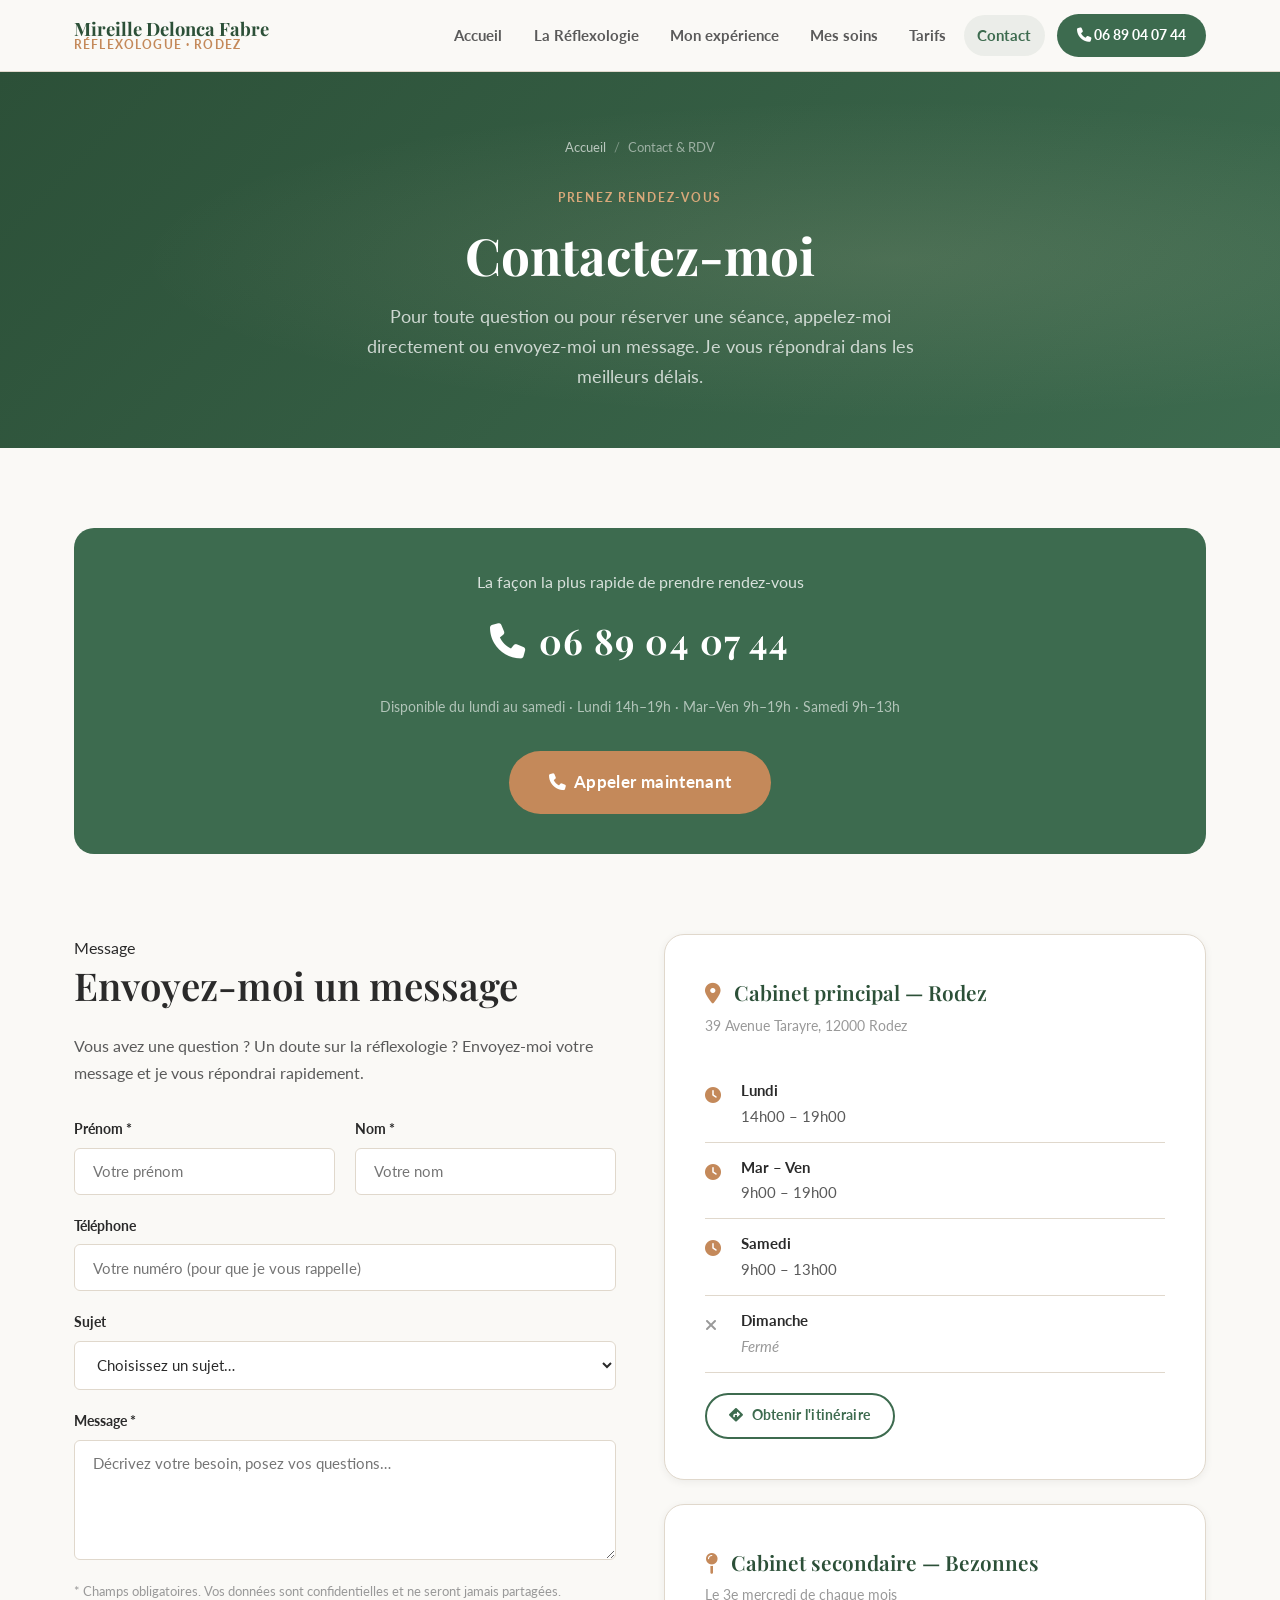
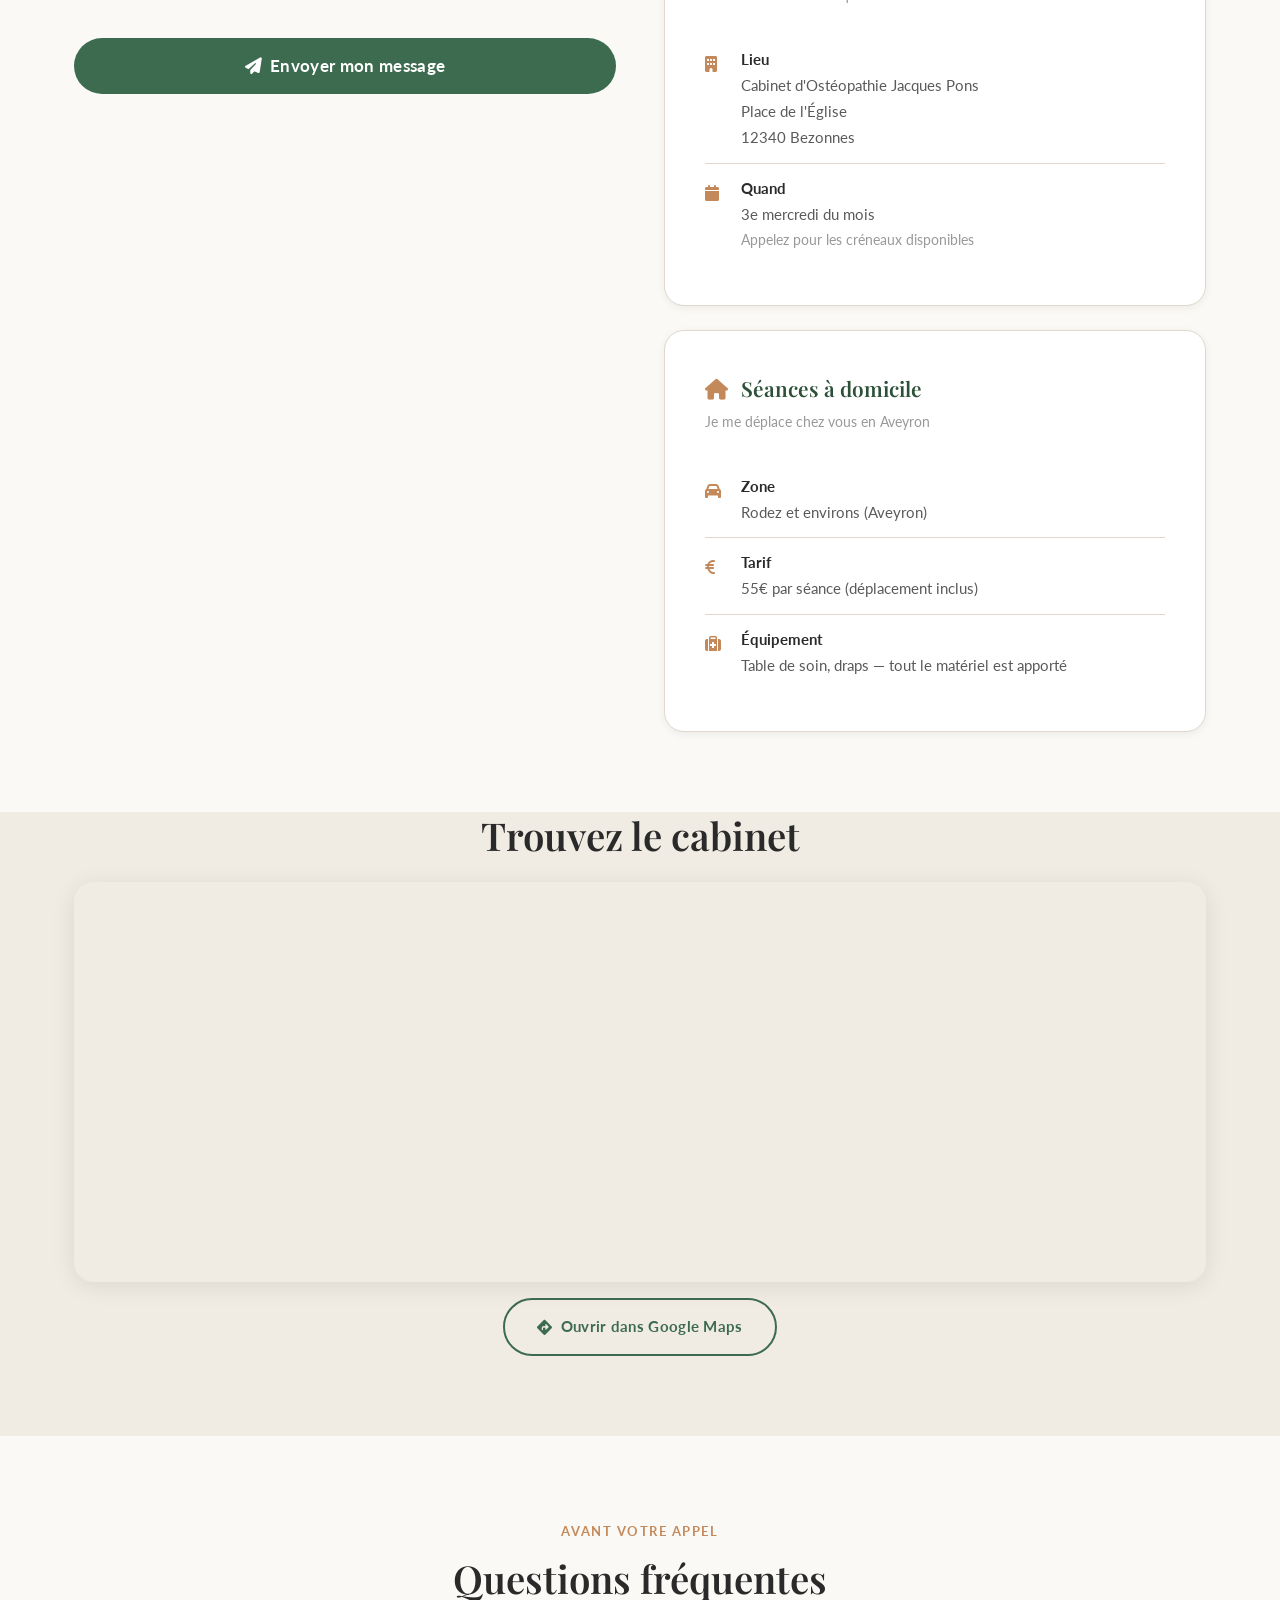
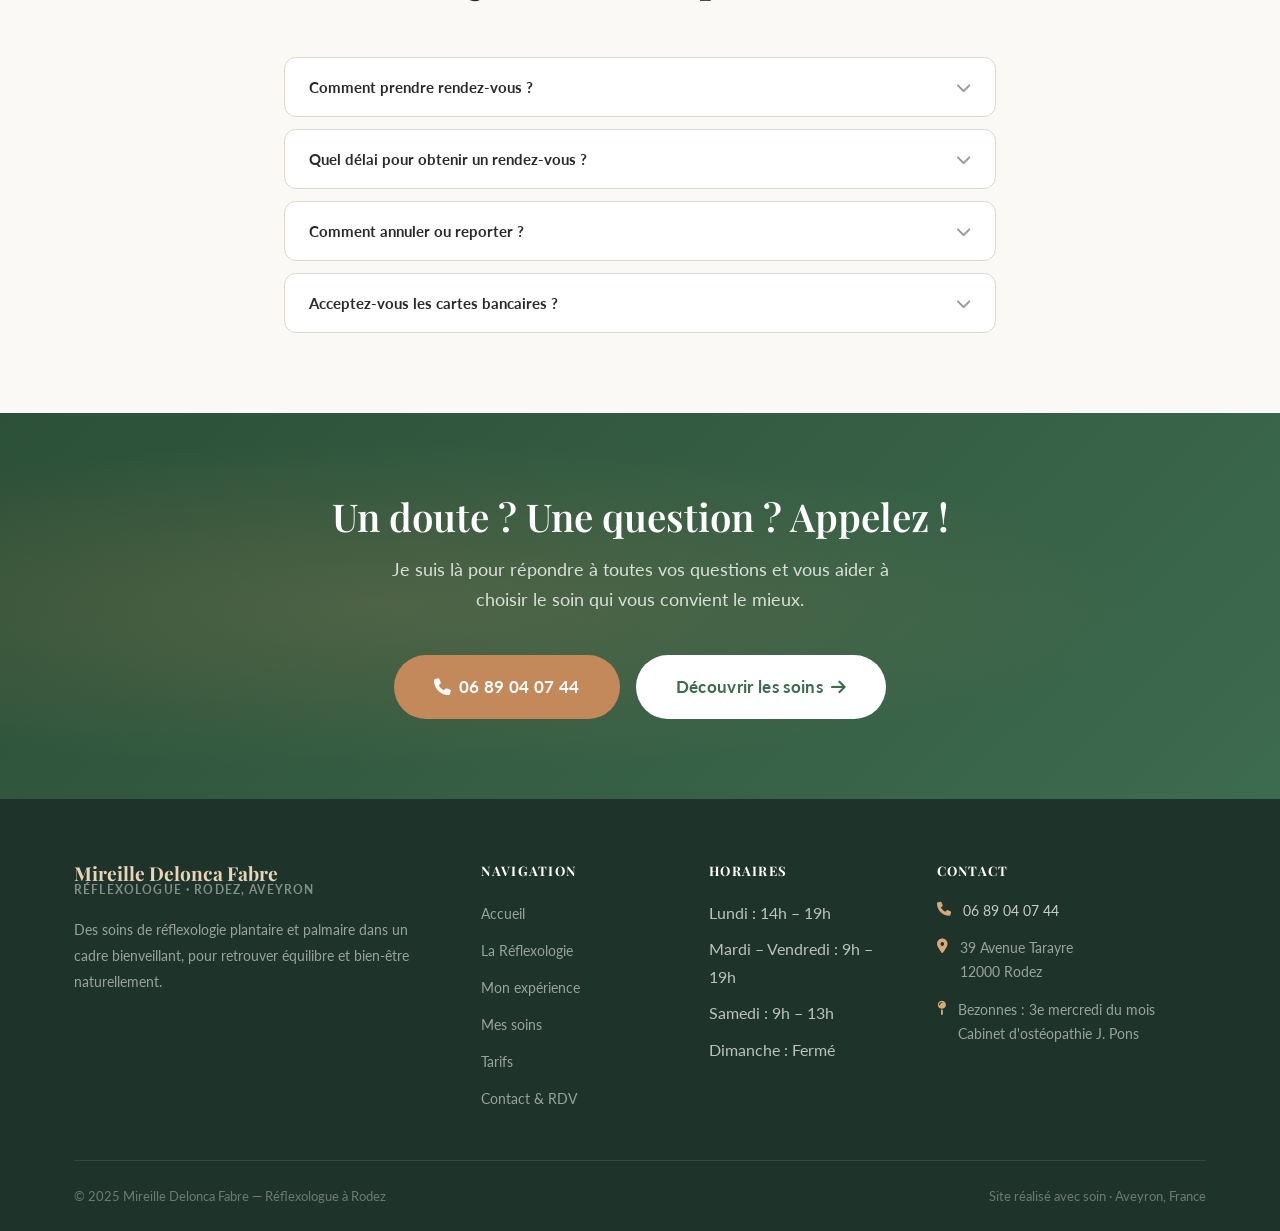
==== contact.html @ eefade32 "Initial commit — site réflexologie Mireille Delonca Fabre Site responsive HTML/CSS/JS complet : - in" ====
<!DOCTYPE html>
<html lang="fr">
<head>
  <meta charset="UTF-8" />
  <meta name="viewport" content="width=device-width, initial-scale=1.0" />
  <title>Contact &amp; Rendez-vous — Réflexologie Rodez · Mireille Delonca Fabre</title>
  <meta name="description" content="Contactez Mireille Delonca Fabre, réflexologue à Rodez. Appelez le 06 89 04 07 44 pour prendre rendez-vous. Cabinet au 39 Avenue Tarayre, Rodez. Ouvert du lundi au samedi." />
  <link rel="preconnect" href="https://fonts.googleapis.com" />
  <link rel="preconnect" href="https://fonts.gstatic.com" crossorigin />
  <link href="https://fonts.googleapis.com/css2?family=Playfair+Display:ital,wght@0,400;0,600;0,700;1,400;1,600&family=Lato:wght@300;400;700&display=swap" rel="stylesheet" />
  <link rel="stylesheet" href="https://cdnjs.cloudflare.com/ajax/libs/font-awesome/6.5.0/css/all.min.css" />
  <link rel="stylesheet" href="css/style.css" />
</head>
<body>

  <!-- ===== HEADER ===== -->
  <header class="header">
    <div class="container header-inner">
      <a href="index.html" class="logo">
        <span class="logo-name">Mireille Delonca Fabre</span>
        <span class="logo-title">Réflexologue · Rodez</span>
      </a>
      <nav class="nav" role="navigation">
        <a href="index.html" class="nav-link">Accueil</a>
        <a href="reflexologie.html" class="nav-link">La Réflexologie</a>
        <a href="mon-experience.html" class="nav-link">Mon expérience</a>
        <a href="soins.html" class="nav-link">Mes soins</a>
        <a href="tarifs.html" class="nav-link">Tarifs</a>
        <a href="contact.html" class="nav-link active">Contact</a>
        <a href="tel:0689040744" class="nav-link nav-cta">
          <i class="fa-solid fa-phone"></i> 06 89 04 07 44
        </a>
      </nav>
      <button class="hamburger" aria-label="Menu">
        <span></span><span></span><span></span>
      </button>
    </div>
  </header>

  <!-- ===== PAGE HERO ===== -->
  <section class="page-hero">
    <div class="container">
      <div class="breadcrumb">
        <a href="index.html">Accueil</a>
        <span class="breadcrumb-sep">/</span>
        <span>Contact &amp; RDV</span>
      </div>
      <span class="pretitle">Prenez rendez-vous</span>
      <h1>Contactez-moi</h1>
      <p>Pour toute question ou pour réserver une séance, appelez-moi directement ou envoyez-moi un message. Je vous répondrai dans les meilleurs délais.</p>
    </div>
  </section>

  <!-- ===== PHONE CTA ===== -->
  <section class="section" style="padding-bottom:0;">
    <div class="container">
      <div class="phone-cta" data-reveal>
        <p>La façon la plus rapide de prendre rendez-vous</p>
        <div class="phone-number">
          <i class="fa-solid fa-phone"></i>
          <a href="tel:0689040744">06 89 04 07 44</a>
        </div>
        <p style="font-size:.88rem;color:rgba(255,255,255,.6);">
          Disponible du lundi au samedi · Lundi 14h–19h · Mar–Ven 9h–19h · Samedi 9h–13h
        </p>
        <a href="tel:0689040744" class="btn btn-secondary btn-lg" style="margin-top:1rem;">
          <i class="fa-solid fa-phone"></i> Appeler maintenant
        </a>
      </div>
    </div>
  </section>

  <!-- ===== CONTACT GRID ===== -->
  <section class="section">
    <div class="container">
      <div class="grid-2" style="gap:3rem;align-items:start;">

        <!-- Formulaire de contact -->
        <div data-reveal>
          <span class="pretitle">Message</span>
          <h2 style="margin-bottom:1.5rem;">Envoyez-moi un message</h2>
          <p style="color:var(--text-light);margin-bottom:2rem;">Vous avez une question ? Un doute sur la réflexologie ? Envoyez-moi votre message et je vous répondrai rapidement.</p>

          <form class="contact-form" id="contactForm" novalidate>
            <div class="form-row">
              <div class="form-group">
                <label class="form-label" for="firstName">Prénom *</label>
                <input type="text" id="firstName" name="firstName" class="form-input" placeholder="Votre prénom" required autocomplete="given-name" />
              </div>
              <div class="form-group">
                <label class="form-label" for="lastName">Nom *</label>
                <input type="text" id="lastName" name="lastName" class="form-input" placeholder="Votre nom" required autocomplete="family-name" />
              </div>
            </div>
            <div class="form-group">
              <label class="form-label" for="phone">Téléphone</label>
              <input type="tel" id="phone" name="phone" class="form-input" placeholder="Votre numéro (pour que je vous rappelle)" autocomplete="tel" />
            </div>
            <div class="form-group">
              <label class="form-label" for="sujet">Sujet</label>
              <select id="sujet" name="sujet" class="form-select">
                <option value="">Choisissez un sujet…</option>
                <option value="rdv">Prendre rendez-vous</option>
                <option value="info">Renseignements sur les soins</option>
                <option value="tarifs">Informations tarifs</option>
                <option value="cadeau">Chèque cadeau</option>
                <option value="domicile">Séance à domicile</option>
                <option value="autre">Autre</option>
              </select>
            </div>
            <div class="form-group">
              <label class="form-label" for="message">Message *</label>
              <textarea id="message" name="message" class="form-textarea" placeholder="Décrivez votre besoin, posez vos questions…" rows="5" required></textarea>
            </div>
            <p style="font-size:.82rem;color:var(--text-muted);">* Champs obligatoires. Vos données sont confidentielles et ne seront jamais partagées.</p>
            <button type="submit" class="btn btn-primary btn-lg" style="width:100%;justify-content:center;">
              <i class="fa-solid fa-paper-plane"></i> Envoyer mon message
            </button>
          </form>
        </div>

        <!-- Infos pratiques -->
        <div>
          <!-- Cabinet principal -->
          <div class="info-card" data-reveal style="margin-bottom:1.5rem;">
            <div class="info-card-title">
              <i class="fa-solid fa-location-dot" style="color:var(--secondary);margin-right:.5rem;"></i>
              Cabinet principal — Rodez
            </div>
            <div class="info-card-sub">39 Avenue Tarayre, 12000 Rodez</div>

            <div class="info-row">
              <div class="info-row-icon"><i class="fa-solid fa-clock"></i></div>
              <div>
                <div class="info-row-label">Lundi</div>
                <div class="info-row-value">14h00 – 19h00</div>
              </div>
            </div>
            <div class="info-row">
              <div class="info-row-icon"><i class="fa-solid fa-clock"></i></div>
              <div>
                <div class="info-row-label">Mar – Ven</div>
                <div class="info-row-value">9h00 – 19h00</div>
              </div>
            </div>
            <div class="info-row">
              <div class="info-row-icon"><i class="fa-solid fa-clock"></i></div>
              <div>
                <div class="info-row-label">Samedi</div>
                <div class="info-row-value">9h00 – 13h00</div>
              </div>
            </div>
            <div class="info-row">
              <div class="info-row-icon"><i class="fa-solid fa-xmark" style="color:var(--text-muted);"></i></div>
              <div>
                <div class="info-row-label">Dimanche</div>
                <div class="info-row-value hours-closed">Fermé</div>
              </div>
            </div>

            <a
              href="https://maps.google.com/?q=39+Avenue+Tarayre,+12000+Rodez"
              target="_blank"
              rel="noopener noreferrer"
              class="btn btn-outline btn-sm"
              style="margin-top:1.25rem;"
            >
              <i class="fa-solid fa-diamond-turn-right"></i> Obtenir l'itinéraire
            </a>
          </div>

          <!-- Cabinet secondaire -->
          <div class="info-card" data-reveal data-delay="100" style="margin-bottom:1.5rem;">
            <div class="info-card-title">
              <i class="fa-solid fa-map-pin" style="color:var(--secondary);margin-right:.5rem;"></i>
              Cabinet secondaire — Bezonnes
            </div>
            <div class="info-card-sub">Le 3e mercredi de chaque mois</div>
            <div class="info-row">
              <div class="info-row-icon"><i class="fa-solid fa-building"></i></div>
              <div>
                <div class="info-row-label">Lieu</div>
                <div class="info-row-value">Cabinet d'Ostéopathie Jacques Pons<br>Place de l'Église<br>12340 Bezonnes</div>
              </div>
            </div>
            <div class="info-row">
              <div class="info-row-icon"><i class="fa-solid fa-calendar"></i></div>
              <div>
                <div class="info-row-label">Quand</div>
                <div class="info-row-value">3e mercredi du mois<br><span style="font-size:.85rem;color:var(--text-muted);">Appelez pour les créneaux disponibles</span></div>
              </div>
            </div>
          </div>

          <!-- Domicile -->
          <div class="info-card" data-reveal data-delay="200">
            <div class="info-card-title">
              <i class="fa-solid fa-house" style="color:var(--secondary);margin-right:.5rem;"></i>
              Séances à domicile
            </div>
            <div class="info-card-sub">Je me déplace chez vous en Aveyron</div>
            <div class="info-row">
              <div class="info-row-icon"><i class="fa-solid fa-car"></i></div>
              <div>
                <div class="info-row-label">Zone</div>
                <div class="info-row-value">Rodez et environs (Aveyron)</div>
              </div>
            </div>
            <div class="info-row">
              <div class="info-row-icon"><i class="fa-solid fa-euro-sign"></i></div>
              <div>
                <div class="info-row-label">Tarif</div>
                <div class="info-row-value">55€ par séance (déplacement inclus)</div>
              </div>
            </div>
            <div class="info-row">
              <div class="info-row-icon"><i class="fa-solid fa-suitcase-medical"></i></div>
              <div>
                <div class="info-row-label">Équipement</div>
                <div class="info-row-value">Table de soin, draps — tout le matériel est apporté</div>
              </div>
            </div>
          </div>
        </div>

      </div>
    </div>
  </section>

  <!-- ===== CARTE ===== -->
  <section class="section section-alt" style="padding-top:0;">
    <div class="container">
      <h2 class="text-center" style="margin-bottom:1.5rem;" data-reveal>Trouvez le cabinet</h2>
      <div data-reveal>
        <div style="border-radius:var(--radius-lg);overflow:hidden;box-shadow:var(--shadow);">
          <iframe
            src="https://www.openstreetmap.org/export/embed.html?bbox=2.5657%2C44.3468%2C2.5957%2C44.3668&layer=mapnik&marker=44.3568557%2C2.5807426"
            width="100%"
            height="400"
            style="border:0;display:block;"
            allowfullscreen=""
            loading="lazy"
            title="39 Avenue Tarayre, 12000 Rodez — Cabinet de réflexologie"
          ></iframe>
        </div>
        <div style="text-align:center;margin-top:1rem;">
          <a
            href="https://maps.google.com/?q=39+Avenue+Tarayre,+12000+Rodez"
            target="_blank"
            rel="noopener noreferrer"
            class="btn btn-outline"
          >
            <i class="fa-solid fa-diamond-turn-right"></i> Ouvrir dans Google Maps
          </a>
        </div>
      </div>
    </div>
  </section>

  <!-- ===== FAQ RAPIDE ===== -->
  <section class="section">
    <div class="container" style="max-width:760px;">
      <div class="section-header" data-reveal>
        <span class="pretitle">Avant votre appel</span>
        <h2>Questions fréquentes</h2>
      </div>
      <div class="faq-list">
        <div class="faq-item" data-reveal>
          <button class="faq-question">
            Comment prendre rendez-vous ?
            <i class="fa-solid fa-chevron-down faq-chevron"></i>
          </button>
          <div class="faq-answer">
            <div class="faq-answer-inner">
              La prise de rendez-vous se fait <strong>par téléphone</strong> au <a href="tel:0689040744" style="color:var(--primary);font-weight:700;">06 89 04 07 44</a>. Vous pouvez aussi m'envoyer un message via le formulaire ci-dessus et je vous rappellerai. Je vous proposerai des créneaux adaptés à vos disponibilités.
            </div>
          </div>
        </div>
        <div class="faq-item" data-reveal>
          <button class="faq-question">
            Quel délai pour obtenir un rendez-vous ?
            <i class="fa-solid fa-chevron-down faq-chevron"></i>
          </button>
          <div class="faq-answer">
            <div class="faq-answer-inner">
              En général, je peux vous proposer un rendez-vous dans la semaine. Les créneaux du matin (dès 9h) sont souvent disponibles rapidement. N'hésitez pas à appeler même en dernière minute — il y a parfois des annulations.
            </div>
          </div>
        </div>
        <div class="faq-item" data-reveal>
          <button class="faq-question">
            Comment annuler ou reporter ?
            <i class="fa-solid fa-chevron-down faq-chevron"></i>
          </button>
          <div class="faq-answer">
            <div class="faq-answer-inner">
              Appelez-moi dès que possible au <a href="tel:0689040744" style="color:var(--primary);font-weight:700;">06 89 04 07 44</a>. Les annulations effectuées au moins 48h à l'avance sont sans frais. En cas d'annulation tardive (moins de 24h), un défraiement peut être demandé.
            </div>
          </div>
        </div>
        <div class="faq-item" data-reveal>
          <button class="faq-question">
            Acceptez-vous les cartes bancaires ?
            <i class="fa-solid fa-chevron-down faq-chevron"></i>
          </button>
          <div class="faq-answer">
            <div class="faq-answer-inner">
              Non, le règlement s'effectue uniquement par <strong>espèces</strong> ou <strong>chèque</strong> (à l'ordre de Mireille Delonca Fabre), à la fin de chaque séance. Les cartes bancaires et virements ne sont pas acceptés.
            </div>
          </div>
        </div>
      </div>
    </div>
  </section>

  <!-- ===== CTA ===== -->
  <section class="cta-banner">
    <div class="container">
      <h2 data-reveal>Un doute ? Une question ? Appelez !</h2>
      <p data-reveal>Je suis là pour répondre à toutes vos questions et vous aider à choisir le soin qui vous convient le mieux.</p>
      <div class="cta-banner-actions" data-reveal>
        <a href="tel:0689040744" class="btn btn-secondary btn-lg">
          <i class="fa-solid fa-phone"></i> 06 89 04 07 44
        </a>
        <a href="soins.html" class="btn btn-white btn-lg">
          Découvrir les soins <i class="fa-solid fa-arrow-right"></i>
        </a>
      </div>
    </div>
  </section>

  <!-- ===== FOOTER ===== -->
  <footer class="footer">
    <div class="container">
      <div class="footer-grid">
        <div class="footer-brand">
          <div class="logo">
            <span class="logo-name">Mireille Delonca Fabre</span>
            <span class="logo-title">Réflexologue · Rodez, Aveyron</span>
          </div>
          <p>Des soins de réflexologie plantaire et palmaire dans un cadre bienveillant, pour retrouver équilibre et bien-être naturellement.</p>
        </div>
        <div class="footer-col">
          <h4>Navigation</h4>
          <ul class="footer-links">
            <li><a href="index.html">Accueil</a></li>
            <li><a href="reflexologie.html">La Réflexologie</a></li>
            <li><a href="mon-experience.html">Mon expérience</a></li>
            <li><a href="soins.html">Mes soins</a></li>
            <li><a href="tarifs.html">Tarifs</a></li>
            <li><a href="contact.html">Contact &amp; RDV</a></li>
          </ul>
        </div>
        <div class="footer-col">
          <h4>Horaires</h4>
          <ul class="footer-links">
            <li>Lundi : 14h – 19h</li>
            <li>Mardi – Vendredi : 9h – 19h</li>
            <li>Samedi : 9h – 13h</li>
            <li>Dimanche : Fermé</li>
          </ul>
        </div>
        <div class="footer-col">
          <h4>Contact</h4>
          <div class="footer-contact-item">
            <i class="fa-solid fa-phone"></i>
            <div><a href="tel:0689040744">06 89 04 07 44</a></div>
          </div>
          <div class="footer-contact-item">
            <i class="fa-solid fa-location-dot"></i>
            <div>39 Avenue Tarayre<br>12000 Rodez</div>
          </div>
          <div class="footer-contact-item">
            <i class="fa-solid fa-map-pin"></i>
            <div>Bezonnes : 3e mercredi du mois<br>Cabinet d'ostéopathie J. Pons</div>
          </div>
        </div>
      </div>
      <div class="footer-bottom">
        <span>© 2025 Mireille Delonca Fabre — Réflexologue à Rodez</span>
        <span>Site réalisé avec soin · Aveyron, France</span>
      </div>
    </div>
  </footer>

  <!-- Floating CTA (mobile) -->
  <a href="tel:0689040744" class="floating-cta" aria-label="Appeler pour réserver">
    <i class="fa-solid fa-phone"></i>
    <span>Réserver une séance</span>
  </a>

  <script src="js/main.js"></script>
</body>
</html>
---- css/style.css ----
/* =========================================
   REFLEXOLOGIE RODEZ — MIREILLE DELONCA FABRE
   Stylesheet principal
   ========================================= */

/* ---- Variables ---- */
:root {
  --primary:        #3d6b4f;
  --primary-light:  #5a8f6f;
  --primary-dark:   #2c5038;
  --secondary:      #c4895a;
  --secondary-light:#d9a87a;
  --accent:         #e8d5b7;
  --accent-light:   #f5efe3;
  --bg:             #faf9f6;
  --bg-alt:         #f0ece3;
  --text:           #2a2a2a;
  --text-light:     #5a5a5a;
  --text-muted:     #999;
  --white:          #ffffff;
  --border:         #e0d8cc;
  --shadow-sm:      0 2px 8px rgba(0,0,0,.06);
  --shadow:         0 4px 24px rgba(0,0,0,.09);
  --shadow-lg:      0 8px 48px rgba(0,0,0,.13);
  --radius-sm:      6px;
  --radius:         12px;
  --radius-lg:      20px;
  --radius-full:    100px;
  --ease:           cubic-bezier(.4,0,.2,1);
  --font-heading:   'Playfair Display', Georgia, serif;
  --font-body:      'Lato', 'Helvetica Neue', Arial, sans-serif;
  --container:      1180px;
  --header-h:       72px;
}

/* ---- Reset ---- */
*, *::before, *::after { box-sizing: border-box; margin: 0; padding: 0; }
html { scroll-behavior: smooth; font-size: 16px; }
body {
  font-family: var(--font-body);
  color: var(--text);
  background: var(--bg);
  line-height: 1.7;
  -webkit-font-smoothing: antialiased;
}
img { max-width: 100%; height: auto; display: block; }
a { color: inherit; text-decoration: none; }
ul { list-style: none; }
button { cursor: pointer; border: none; background: none; font-family: inherit; }

/* ---- Typography ---- */
h1, h2, h3, h4 {
  font-family: var(--font-heading);
  line-height: 1.2;
  color: var(--text);
}
h1 { font-size: clamp(2rem, 5vw, 3.2rem); font-weight: 700; }
h2 { font-size: clamp(1.6rem, 3.5vw, 2.4rem); font-weight: 600; }
h3 { font-size: clamp(1.2rem, 2.5vw, 1.5rem); font-weight: 600; }
h4 { font-size: 1.1rem; font-weight: 600; }
p { margin-bottom: 1rem; }
p:last-child { margin-bottom: 0; }

/* ---- Layout ---- */
.container { max-width: var(--container); margin: 0 auto; padding: 0 1.5rem; }
.section { padding: 5rem 0; }
.section-alt { background: var(--bg-alt); }
.section-dark { background: var(--primary-dark); color: var(--white); }
.section-dark h2, .section-dark h3 { color: var(--white); }

.section-header { text-align: center; margin-bottom: 3.5rem; }
.section-header .pretitle {
  display: inline-block;
  font-size: .8rem;
  font-weight: 700;
  letter-spacing: .12em;
  text-transform: uppercase;
  color: var(--secondary);
  margin-bottom: .75rem;
}
.section-header h2 { margin-bottom: 1rem; }
.section-header p { font-size: 1.1rem; color: var(--text-light); max-width: 600px; margin: 0 auto; }

/* ---- Grid ---- */
.grid-2 { display: grid; grid-template-columns: 1fr 1fr; gap: 2rem; }
.grid-3 { display: grid; grid-template-columns: repeat(3, 1fr); gap: 2rem; }
.grid-4 { display: grid; grid-template-columns: repeat(4, 1fr); gap: 1.5rem; }

/* ---- Buttons ---- */
.btn {
  display: inline-flex;
  align-items: center;
  gap: .5rem;
  padding: .9rem 2rem;
  border-radius: var(--radius-full);
  font-size: .95rem;
  font-weight: 700;
  letter-spacing: .02em;
  transition: all .25s var(--ease);
  white-space: nowrap;
}
.btn-primary {
  background: var(--primary);
  color: var(--white);
}
.btn-primary:hover {
  background: var(--primary-dark);
  transform: translateY(-2px);
  box-shadow: 0 6px 20px rgba(61,107,79,.35);
}
.btn-secondary {
  background: var(--secondary);
  color: var(--white);
}
.btn-secondary:hover {
  background: #b37a4e;
  transform: translateY(-2px);
  box-shadow: 0 6px 20px rgba(196,137,90,.35);
}
.btn-outline {
  background: transparent;
  color: var(--primary);
  border: 2px solid var(--primary);
}
.btn-outline:hover {
  background: var(--primary);
  color: var(--white);
  transform: translateY(-2px);
}
.btn-white {
  background: var(--white);
  color: var(--primary);
}
.btn-white:hover {
  background: var(--accent-light);
  transform: translateY(-2px);
  box-shadow: 0 6px 20px rgba(0,0,0,.15);
}
.btn-lg { padding: 1.1rem 2.5rem; font-size: 1.05rem; }
.btn-sm { padding: .6rem 1.4rem; font-size: .85rem; }

/* ---- Cards ---- */
.card {
  background: var(--white);
  border-radius: var(--radius);
  padding: 2rem;
  box-shadow: var(--shadow-sm);
  border: 1px solid var(--border);
  transition: var(--ease) .25s;
}
.card:hover { box-shadow: var(--shadow); transform: translateY(-4px); }
.card-icon {
  width: 56px; height: 56px;
  background: var(--accent-light);
  border-radius: var(--radius);
  display: flex; align-items: center; justify-content: center;
  font-size: 1.5rem;
  margin-bottom: 1.25rem;
  color: var(--primary);
}

/* ---- Badge ---- */
.badge {
  display: inline-block;
  padding: .3rem .8rem;
  border-radius: var(--radius-full);
  font-size: .78rem;
  font-weight: 700;
  letter-spacing: .06em;
  text-transform: uppercase;
}
.badge-green { background: rgba(61,107,79,.12); color: var(--primary); }
.badge-sand  { background: rgba(196,137,90,.15); color: var(--secondary); }

/* ===============================
   HEADER & NAVIGATION
   =============================== */
.header {
  position: sticky;
  top: 0;
  z-index: 1000;
  background: rgba(250,249,246,.96);
  backdrop-filter: blur(12px);
  -webkit-backdrop-filter: blur(12px);
  border-bottom: 1px solid var(--border);
  height: var(--header-h);
  display: flex;
  align-items: center;
  transition: box-shadow .3s var(--ease);
}
.header.scrolled { box-shadow: var(--shadow); }

.header-inner {
  display: flex;
  align-items: center;
  justify-content: space-between;
  width: 100%;
}

.logo {
  display: flex;
  flex-direction: column;
  line-height: 1.1;
}
.logo-name {
  font-family: var(--font-heading);
  font-size: 1.15rem;
  font-weight: 700;
  color: var(--primary-dark);
}
.logo-title {
  font-size: .72rem;
  font-weight: 700;
  letter-spacing: .1em;
  text-transform: uppercase;
  color: var(--secondary);
}

.nav { display: flex; align-items: center; gap: .25rem; }
.nav-link {
  padding: .5rem .85rem;
  border-radius: var(--radius-full);
  font-size: .92rem;
  font-weight: 700;
  color: var(--text-light);
  transition: all .2s var(--ease);
}
.nav-link:hover, .nav-link.active {
  color: var(--primary);
  background: rgba(61,107,79,.08);
}
.nav-cta {
  margin-left: .5rem;
  background: var(--primary);
  color: var(--white) !important;
  padding: .55rem 1.25rem;
  border-radius: var(--radius-full);
  font-size: .9rem;
  font-weight: 700;
  transition: all .25s var(--ease);
}
.nav-cta:hover {
  background: var(--primary-dark) !important;
  box-shadow: 0 4px 14px rgba(61,107,79,.35);
  transform: translateY(-1px);
}

.hamburger {
  display: none;
  flex-direction: column;
  gap: 5px;
  padding: .5rem;
  border-radius: var(--radius-sm);
}
.hamburger span {
  display: block;
  width: 24px; height: 2px;
  background: var(--text);
  border-radius: 2px;
  transition: all .3s var(--ease);
}
.hamburger.open span:nth-child(1) { transform: rotate(45deg) translate(5px,5px); }
.hamburger.open span:nth-child(2) { opacity: 0; }
.hamburger.open span:nth-child(3) { transform: rotate(-45deg) translate(5px,-5px); }

/* ===============================
   HERO — HOME
   =============================== */
.hero {
  min-height: calc(100vh - var(--header-h));
  background: linear-gradient(135deg, #2c5038 0%, #3d6b4f 50%, #4a7c5c 100%);
  display: flex;
  align-items: center;
  position: relative;
  overflow: hidden;
  padding: 4rem 0;
}
.hero::before {
  content: '';
  position: absolute;
  inset: 0;
  background:
    radial-gradient(ellipse at 80% 50%, rgba(196,137,90,.18) 0%, transparent 60%),
    url("data:image/svg+xml,%3Csvg xmlns='http://www.w3.org/2000/svg' width='60' height='60'%3E%3Ccircle cx='30' cy='30' r='1' fill='rgba(255,255,255,.04)'/%3E%3C/svg%3E");
}
.hero-content {
  position: relative;
  z-index: 1;
  max-width: 680px;
}
.hero-pretitle {
  display: inline-flex;
  align-items: center;
  gap: .5rem;
  font-size: .82rem;
  font-weight: 700;
  letter-spacing: .12em;
  text-transform: uppercase;
  color: var(--secondary-light);
  margin-bottom: 1.5rem;
}
.hero-pretitle::before {
  content: '';
  display: inline-block;
  width: 32px; height: 2px;
  background: var(--secondary-light);
}
.hero h1 {
  color: var(--white);
  margin-bottom: 1.5rem;
  font-style: italic;
}
.hero h1 em {
  font-style: normal;
  color: var(--accent);
}
.hero-sub {
  font-size: 1.15rem;
  color: rgba(255,255,255,.8);
  margin-bottom: 2.5rem;
  line-height: 1.7;
}
.hero-actions { display: flex; gap: 1rem; flex-wrap: wrap; margin-bottom: 3rem; }
.hero-trust {
  display: flex;
  gap: 2rem;
  flex-wrap: wrap;
}
.hero-trust-item {
  display: flex;
  align-items: center;
  gap: .6rem;
  color: rgba(255,255,255,.75);
  font-size: .9rem;
}
.hero-trust-item i { color: var(--secondary-light); font-size: 1rem; }

/* ---- Stats bar ---- */
.stats-bar {
  background: var(--white);
  border-bottom: 3px solid var(--accent);
  padding: 1.8rem 0;
}
.stats-grid {
  display: grid;
  grid-template-columns: repeat(4, 1fr);
  gap: 1rem;
  text-align: center;
}
.stat-item { padding: .5rem; }
.stat-value {
  font-family: var(--font-heading);
  font-size: 1.9rem;
  font-weight: 700;
  color: var(--primary);
  line-height: 1;
  margin-bottom: .25rem;
}
.stat-label {
  font-size: .8rem;
  font-weight: 700;
  letter-spacing: .06em;
  text-transform: uppercase;
  color: var(--text-muted);
}
.stat-divider {
  width: 1px;
  background: var(--border);
  align-self: stretch;
}

/* ---- Conditions ---- */
.conditions-grid {
  display: grid;
  grid-template-columns: repeat(auto-fit, minmax(220px, 1fr));
  gap: 1.25rem;
}
.condition-card {
  display: flex;
  align-items: center;
  gap: 1rem;
  background: var(--white);
  border: 1px solid var(--border);
  border-radius: var(--radius);
  padding: 1.25rem 1.5rem;
  transition: all .25s var(--ease);
  cursor: default;
}
.condition-card:hover {
  border-color: var(--primary-light);
  box-shadow: var(--shadow-sm);
  transform: translateX(4px);
}
.condition-icon {
  font-size: 1.6rem;
  width: 44px;
  text-align: center;
  flex-shrink: 0;
}
.condition-card h4 { font-size: .95rem; margin-bottom: .15rem; }
.condition-card p { font-size: .82rem; color: var(--text-muted); margin: 0; }

/* ---- Process steps ---- */
.steps { display: grid; grid-template-columns: repeat(3, 1fr); gap: 2.5rem; }
.step { text-align: center; position: relative; }
.step:not(:last-child)::after {
  content: '';
  position: absolute;
  top: 36px;
  right: -1.25rem;
  width: 2.5rem; height: 2px;
  background: linear-gradient(90deg, var(--border), transparent);
}
.step-number {
  width: 72px; height: 72px;
  margin: 0 auto 1.5rem;
  background: var(--primary);
  color: var(--white);
  border-radius: 50%;
  display: flex;
  align-items: center;
  justify-content: center;
  font-family: var(--font-heading);
  font-size: 1.5rem;
  font-weight: 700;
  position: relative;
  z-index: 1;
}
.step-number::before {
  content: '';
  position: absolute;
  inset: -6px;
  border-radius: 50%;
  background: rgba(61,107,79,.15);
  z-index: -1;
}
.step h3 { margin-bottom: .75rem; }
.step p { color: var(--text-light); font-size: .95rem; }

/* ---- About section ---- */
.about-content { display: grid; grid-template-columns: 1fr 1.4fr; gap: 5rem; align-items: center; }
.about-image-wrap {
  position: relative;
}
.about-image {
  border-radius: var(--radius-lg);
  width: 100%;
  aspect-ratio: 4/5;
  object-fit: cover;
  background: linear-gradient(135deg, var(--accent) 0%, var(--bg-alt) 100%);
  display: flex;
  align-items: center;
  justify-content: center;
  font-size: 5rem;
}
.about-image-placeholder {
  width: 100%;
  aspect-ratio: 4/5;
  border-radius: var(--radius-lg);
  background: linear-gradient(135deg, #c9ddd3 0%, #e8d5b7 100%);
  display: flex;
  flex-direction: column;
  align-items: center;
  justify-content: center;
  gap: 1rem;
  color: var(--primary-dark);
  font-size: .9rem;
  text-align: center;
  padding: 2rem;
}
.about-image-placeholder i { font-size: 4rem; opacity: .5; }
.about-badge {
  position: absolute;
  bottom: -1.5rem;
  right: -1.5rem;
  background: var(--white);
  border-radius: var(--radius);
  padding: 1.25rem 1.5rem;
  box-shadow: var(--shadow);
  text-align: center;
  min-width: 160px;
}
.about-badge-value {
  font-family: var(--font-heading);
  font-size: 2rem;
  font-weight: 700;
  color: var(--primary);
  line-height: 1;
  margin-bottom: .25rem;
}
.about-badge-label { font-size: .78rem; font-weight: 700; text-transform: uppercase; letter-spacing: .08em; color: var(--text-muted); }
.about-text .pretitle {
  font-size: .78rem;
  font-weight: 700;
  letter-spacing: .12em;
  text-transform: uppercase;
  color: var(--secondary);
  display: block;
  margin-bottom: .75rem;
}
.about-text h2 { margin-bottom: 1.5rem; }
.about-text p { color: var(--text-light); }
.about-values { display: flex; flex-direction: column; gap: .75rem; margin: 2rem 0; }
.about-value {
  display: flex;
  align-items: center;
  gap: .75rem;
  font-size: .95rem;
  color: var(--text);
}
.about-value i { color: var(--primary); font-size: 1rem; flex-shrink: 0; }

/* ---- Testimonials ---- */
.testimonials-grid { display: grid; grid-template-columns: repeat(3, 1fr); gap: 1.5rem; }
.testimonial-card {
  background: var(--white);
  border-radius: var(--radius);
  padding: 2rem;
  box-shadow: var(--shadow-sm);
  border: 1px solid var(--border);
  position: relative;
}
.testimonial-card::before {
  content: '\201C';
  font-family: var(--font-heading);
  font-size: 5rem;
  color: var(--accent);
  line-height: .8;
  position: absolute;
  top: 1rem;
  left: 1.5rem;
  pointer-events: none;
}
.testimonial-stars { color: #f59e0b; margin-bottom: 1rem; font-size: .9rem; }
.testimonial-text { color: var(--text-light); font-style: italic; margin-bottom: 1.5rem; padding-top: 1rem; font-size: .95rem; }
.testimonial-author { display: flex; align-items: center; gap: .75rem; }
.testimonial-avatar {
  width: 44px; height: 44px;
  border-radius: 50%;
  background: linear-gradient(135deg, var(--primary-light), var(--secondary));
  display: flex;
  align-items: center;
  justify-content: center;
  font-family: var(--font-heading);
  font-size: 1.1rem;
  font-weight: 700;
  color: var(--white);
  flex-shrink: 0;
}
.testimonial-name { font-weight: 700; font-size: .9rem; margin-bottom: .1rem; }
.testimonial-location { font-size: .8rem; color: var(--text-muted); }

/* ---- Pricing cards ---- */
.pricing-grid { display: grid; grid-template-columns: repeat(3, 1fr); gap: 1.5rem; }
.pricing-card {
  background: var(--white);
  border-radius: var(--radius-lg);
  padding: 2.5rem 2rem;
  border: 2px solid var(--border);
  text-align: center;
  transition: all .25s var(--ease);
  position: relative;
}
.pricing-card:hover { box-shadow: var(--shadow-lg); transform: translateY(-6px); }
.pricing-card.featured {
  border-color: var(--primary);
  background: linear-gradient(180deg, rgba(61,107,79,.04) 0%, var(--white) 100%);
}
.pricing-badge {
  position: absolute;
  top: -14px;
  left: 50%;
  transform: translateX(-50%);
  background: var(--primary);
  color: var(--white);
  padding: .35rem 1rem;
  border-radius: var(--radius-full);
  font-size: .75rem;
  font-weight: 700;
  letter-spacing: .08em;
  text-transform: uppercase;
  white-space: nowrap;
}
.pricing-icon { font-size: 2.5rem; margin-bottom: 1rem; }
.pricing-title { font-family: var(--font-heading); font-size: 1.3rem; font-weight: 600; margin-bottom: .5rem; }
.pricing-desc { font-size: .9rem; color: var(--text-muted); margin-bottom: 2rem; }
.pricing-price {
  margin-bottom: 2rem;
}
.pricing-amount {
  font-family: var(--font-heading);
  font-size: 3rem;
  font-weight: 700;
  color: var(--primary);
  line-height: 1;
}
.pricing-currency {
  font-size: 1.5rem;
  vertical-align: super;
  margin-right: .2rem;
}
.pricing-period { font-size: .85rem; color: var(--text-muted); margin-top: .25rem; }
.pricing-features { text-align: left; margin-bottom: 2rem; }
.pricing-feature {
  display: flex;
  align-items: center;
  gap: .75rem;
  padding: .5rem 0;
  border-bottom: 1px solid var(--border);
  font-size: .9rem;
}
.pricing-feature:last-child { border-bottom: none; }
.pricing-feature i { color: var(--primary); font-size: .9rem; flex-shrink: 0; }

/* ---- CTA Banner ---- */
.cta-banner {
  background: linear-gradient(135deg, var(--primary-dark) 0%, var(--primary) 100%);
  padding: 5rem 0;
  text-align: center;
  position: relative;
  overflow: hidden;
}
.cta-banner::before {
  content: '';
  position: absolute;
  inset: 0;
  background: radial-gradient(ellipse at 30% 50%, rgba(196,137,90,.2) 0%, transparent 60%);
}
.cta-banner .container { position: relative; z-index: 1; }
.cta-banner h2 { color: var(--white); margin-bottom: 1rem; }
.cta-banner p { color: rgba(255,255,255,.8); font-size: 1.1rem; margin-bottom: 2.5rem; max-width: 520px; margin-left: auto; margin-right: auto; }
.cta-banner-actions { display: flex; gap: 1rem; justify-content: center; flex-wrap: wrap; }

/* ---- FAQ ---- */
.faq-list { max-width: 760px; margin: 0 auto; display: flex; flex-direction: column; gap: .75rem; }
.faq-item {
  background: var(--white);
  border: 1px solid var(--border);
  border-radius: var(--radius);
  overflow: hidden;
}
.faq-question {
  width: 100%;
  display: flex;
  justify-content: space-between;
  align-items: center;
  gap: 1rem;
  padding: 1.25rem 1.5rem;
  text-align: left;
  font-family: var(--font-body);
  font-size: .95rem;
  font-weight: 700;
  color: var(--text);
  transition: background .2s var(--ease);
}
.faq-question:hover { background: var(--bg-alt); }
.faq-question.open { color: var(--primary); }
.faq-chevron { transition: transform .3s var(--ease); color: var(--text-muted); flex-shrink: 0; }
.faq-question.open .faq-chevron { transform: rotate(180deg); color: var(--primary); }
.faq-answer {
  max-height: 0;
  overflow: hidden;
  transition: max-height .35s var(--ease), padding .35s var(--ease);
}
.faq-answer.open { max-height: 400px; }
.faq-answer-inner { padding: 0 1.5rem 1.5rem; color: var(--text-light); font-size: .95rem; line-height: 1.8; }

/* ---- Info card (contact/hours) ---- */
.info-grid { display: grid; grid-template-columns: 1fr 1fr; gap: 2rem; }
.info-card {
  background: var(--white);
  border: 1px solid var(--border);
  border-radius: var(--radius-lg);
  padding: 2.5rem;
  box-shadow: var(--shadow-sm);
}
.info-card-title {
  font-family: var(--font-heading);
  font-size: 1.3rem;
  font-weight: 600;
  color: var(--primary-dark);
  margin-bottom: .25rem;
}
.info-card-sub { font-size: .85rem; color: var(--text-muted); margin-bottom: 1.75rem; }
.info-row {
  display: flex;
  gap: 1rem;
  padding: .75rem 0;
  border-bottom: 1px solid var(--border);
  font-size: .95rem;
}
.info-row:last-child { border-bottom: none; }
.info-row-icon { color: var(--secondary); font-size: 1rem; flex-shrink: 0; width: 20px; margin-top: 3px; }
.info-row-label { font-weight: 700; min-width: 90px; color: var(--text); }
.info-row-value { color: var(--text-light); }
.hours-row {
  display: flex;
  justify-content: space-between;
  align-items: center;
  padding: .6rem 0;
  border-bottom: 1px solid var(--border);
  font-size: .92rem;
}
.hours-row:last-child { border-bottom: none; }
.hours-day { font-weight: 700; }
.hours-time { color: var(--text-light); }
.hours-closed { color: var(--text-muted); font-style: italic; }

/* ---- Map placeholder ---- */
.map-placeholder {
  width: 100%;
  height: 320px;
  border-radius: var(--radius);
  background: linear-gradient(135deg, var(--bg-alt) 0%, var(--accent) 100%);
  display: flex;
  flex-direction: column;
  align-items: center;
  justify-content: center;
  gap: 1rem;
  color: var(--primary-dark);
  border: 1px solid var(--border);
  margin-top: 2rem;
  text-align: center;
  padding: 2rem;
}
.map-placeholder i { font-size: 3rem; color: var(--primary-light); }

/* ---- Contact form ---- */
.contact-form { display: flex; flex-direction: column; gap: 1.25rem; }
.form-row { display: grid; grid-template-columns: 1fr 1fr; gap: 1.25rem; }
.form-group { display: flex; flex-direction: column; gap: .4rem; }
.form-label { font-size: .85rem; font-weight: 700; color: var(--text); }
.form-input, .form-select, .form-textarea {
  width: 100%;
  padding: .85rem 1.1rem;
  border: 1.5px solid var(--border);
  border-radius: var(--radius-sm);
  font-size: .95rem;
  font-family: var(--font-body);
  color: var(--text);
  background: var(--white);
  transition: border-color .2s var(--ease), box-shadow .2s var(--ease);
  outline: none;
}
.form-input:focus, .form-select:focus, .form-textarea:focus {
  border-color: var(--primary);
  box-shadow: 0 0 0 3px rgba(61,107,79,.1);
}
.form-textarea { resize: vertical; min-height: 120px; }

/* ---- Page hero (internal) ---- */
.page-hero {
  background: linear-gradient(135deg, var(--primary-dark) 0%, var(--primary) 100%);
  padding: 4rem 0 3.5rem;
  text-align: center;
  position: relative;
  overflow: hidden;
}
.page-hero::before {
  content: '';
  position: absolute;
  inset: 0;
  background: radial-gradient(ellipse at 70% 50%, rgba(232,213,183,.12) 0%, transparent 60%);
}
.page-hero .container { position: relative; z-index: 1; }
.page-hero .pretitle {
  display: inline-block;
  font-size: .78rem;
  font-weight: 700;
  letter-spacing: .14em;
  text-transform: uppercase;
  color: var(--secondary-light);
  margin-bottom: 1rem;
}
.page-hero h1 { color: var(--white); margin-bottom: 1rem; }
.page-hero p { font-size: 1.1rem; color: rgba(255,255,255,.75); max-width: 600px; margin: 0 auto; }
.breadcrumb {
  display: flex;
  justify-content: center;
  gap: .5rem;
  margin-bottom: 1.5rem;
  font-size: .82rem;
  color: rgba(255,255,255,.5);
}
.breadcrumb a { color: rgba(255,255,255,.65); }
.breadcrumb a:hover { color: var(--white); }
.breadcrumb-sep { color: rgba(255,255,255,.35); }

/* ---- Soin cards ---- */
.soin-card {
  display: grid;
  grid-template-columns: 1fr 1fr;
  gap: 3rem;
  align-items: center;
  padding: 3rem 0;
  border-bottom: 1px solid var(--border);
}
.soin-card:last-child { border-bottom: none; }
.soin-card.reverse { direction: rtl; }
.soin-card.reverse > * { direction: ltr; }
.soin-visual {
  border-radius: var(--radius-lg);
  aspect-ratio: 4/3;
  background: linear-gradient(135deg, var(--accent) 0%, #d5e8da 100%);
  display: flex;
  flex-direction: column;
  align-items: center;
  justify-content: center;
  gap: 1rem;
  font-size: 4rem;
}
.soin-visual-label { font-size: .85rem; font-weight: 700; color: var(--primary-dark); opacity: .7; }
.soin-content .pretitle {
  display: inline-block;
  font-size: .78rem;
  font-weight: 700;
  letter-spacing: .12em;
  text-transform: uppercase;
  color: var(--secondary);
  margin-bottom: .75rem;
}
.soin-content h2 { margin-bottom: 1rem; }
.soin-content p { color: var(--text-light); margin-bottom: 1rem; }
.soin-features { display: flex; flex-direction: column; gap: .5rem; margin-top: 1.25rem; }
.soin-feature {
  display: flex;
  align-items: flex-start;
  gap: .6rem;
  font-size: .9rem;
  color: var(--text-light);
}
.soin-feature i { color: var(--primary); margin-top: 3px; flex-shrink: 0; }

/* ---- Highlight box ---- */
.highlight-box {
  background: linear-gradient(135deg, rgba(61,107,79,.08) 0%, rgba(196,137,90,.06) 100%);
  border: 1px solid rgba(61,107,79,.2);
  border-left: 4px solid var(--primary);
  border-radius: var(--radius);
  padding: 1.5rem 2rem;
}
.highlight-box p { margin: 0; color: var(--text); }
.highlight-box strong { color: var(--primary-dark); }

/* ---- Tip box ---- */
.tip-box {
  background: rgba(196,137,90,.08);
  border: 1px solid rgba(196,137,90,.25);
  border-left: 4px solid var(--secondary);
  border-radius: var(--radius);
  padding: 1.5rem 2rem;
  display: flex;
  gap: 1rem;
}
.tip-box-icon { font-size: 1.4rem; flex-shrink: 0; margin-top: 2px; }
.tip-box p { margin: 0; color: var(--text-light); font-size: .95rem; }

/* ---- Zone image ---- */
.zones-image {
  border-radius: var(--radius-lg);
  background: linear-gradient(135deg, var(--bg-alt) 0%, var(--accent) 100%);
  aspect-ratio: 3/2;
  display: flex;
  flex-direction: column;
  align-items: center;
  justify-content: center;
  gap: 1rem;
  border: 1px solid var(--border);
  text-align: center;
  padding: 2rem;
}
.zones-image i { font-size: 4rem; color: var(--primary-light); }
.zones-image p { font-size: .85rem; color: var(--text-muted); margin: 0; }

/* ---- Phone CTA ---- */
.phone-cta {
  background: var(--primary);
  color: var(--white);
  border-radius: var(--radius-lg);
  padding: 2.5rem;
  text-align: center;
}
.phone-cta p { color: rgba(255,255,255,.8); margin-bottom: 1rem; }
.phone-number {
  font-family: var(--font-heading);
  font-size: 2.2rem;
  font-weight: 700;
  color: var(--white);
  letter-spacing: .04em;
  display: flex;
  align-items: center;
  justify-content: center;
  gap: .75rem;
  margin-bottom: 1.5rem;
}
.phone-number a { color: inherit; }
.phone-number a:hover { color: var(--accent); }

/* ---- Footer ---- */
.footer {
  background: #1e3329;
  color: rgba(255,255,255,.7);
  padding: 4rem 0 0;
}
.footer-grid {
  display: grid;
  grid-template-columns: 2fr 1fr 1fr 1.5fr;
  gap: 3rem;
  margin-bottom: 3rem;
}
.footer-brand .logo-name { color: var(--accent); font-size: 1.2rem; }
.footer-brand .logo-title { color: rgba(255,255,255,.45); }
.footer-brand p {
  font-size: .9rem;
  margin-top: 1.25rem;
  line-height: 1.8;
  color: rgba(255,255,255,.55);
}
.footer-col h4 {
  color: var(--white);
  font-size: .82rem;
  font-weight: 700;
  letter-spacing: .1em;
  text-transform: uppercase;
  margin-bottom: 1.25rem;
}
.footer-links { display: flex; flex-direction: column; gap: .6rem; }
.footer-links a {
  font-size: .9rem;
  color: rgba(255,255,255,.55);
  transition: color .2s var(--ease);
}
.footer-links a:hover { color: var(--secondary-light); }
.footer-contact-item {
  display: flex;
  align-items: flex-start;
  gap: .75rem;
  font-size: .88rem;
  color: rgba(255,255,255,.55);
  margin-bottom: .85rem;
}
.footer-contact-item i { color: var(--secondary-light); flex-shrink: 0; margin-top: 3px; }
.footer-contact-item a { color: rgba(255,255,255,.75); }
.footer-contact-item a:hover { color: var(--secondary-light); }
.footer-bottom {
  border-top: 1px solid rgba(255,255,255,.1);
  padding: 1.5rem 0;
  display: flex;
  justify-content: space-between;
  align-items: center;
  font-size: .82rem;
  color: rgba(255,255,255,.35);
}
.footer-bottom a { color: rgba(255,255,255,.45); }
.footer-bottom a:hover { color: rgba(255,255,255,.7); }

/* ---- Utility ---- */
.text-center { text-align: center; }
.text-right  { text-align: right; }
.mb-1 { margin-bottom: 1rem; }
.mb-2 { margin-bottom: 2rem; }
.mb-3 { margin-bottom: 3rem; }
.mt-2 { margin-top: 2rem; }
.mt-3 { margin-top: 3rem; }
.gap-1 { gap: 1rem; }

/* ---- Animations ---- */
@keyframes fadeInUp {
  from { opacity: 0; transform: translateY(24px); }
  to   { opacity: 1; transform: translateY(0); }
}
.fade-in { animation: fadeInUp .6s var(--ease) both; }
.fade-in-1 { animation-delay: .1s; }
.fade-in-2 { animation-delay: .2s; }
.fade-in-3 { animation-delay: .3s; }
.fade-in-4 { animation-delay: .4s; }

[data-reveal] {
  opacity: 0;
  transform: translateY(20px);
  transition: opacity .6s var(--ease), transform .6s var(--ease);
}
[data-reveal].revealed {
  opacity: 1;
  transform: none;
}

/* ===============================
   RESPONSIVE
   =============================== */
@media (max-width: 1024px) {
  .footer-grid { grid-template-columns: 1fr 1fr; }
  .about-content { gap: 3rem; }
}

@media (max-width: 768px) {
  :root { --header-h: 64px; }
  .section { padding: 3.5rem 0; }

  /* Nav */
  .nav {
    position: fixed;
    top: var(--header-h);
    left: 0; right: 0;
    background: var(--white);
    border-bottom: 1px solid var(--border);
    flex-direction: column;
    align-items: stretch;
    padding: 1rem 1.5rem 1.5rem;
    gap: .25rem;
    box-shadow: var(--shadow);
    transform: translateY(-110%);
    transition: transform .35s var(--ease);
    z-index: 999;
  }
  .nav.open { transform: translateY(0); }
  .nav-link { padding: .85rem 1rem; border-radius: var(--radius-sm); }
  .nav-cta { text-align: center; padding: .9rem 1rem; margin-left: 0; margin-top: .5rem; }
  .hamburger { display: flex; }

  /* Grids */
  .grid-2, .grid-3, .grid-4 { grid-template-columns: 1fr; }
  .stats-grid { grid-template-columns: 1fr 1fr; }
  .stat-divider { display: none; }
  .steps { grid-template-columns: 1fr; gap: 2rem; }
  .step:not(:last-child)::after { display: none; }
  .about-content { grid-template-columns: 1fr; }
  .about-image-wrap { max-width: 320px; margin: 0 auto; }
  .about-badge { right: 0; }
  .testimonials-grid { grid-template-columns: 1fr; }
  .pricing-grid { grid-template-columns: 1fr; }
  .info-grid { grid-template-columns: 1fr; }
  .form-row { grid-template-columns: 1fr; }
  .soin-card { grid-template-columns: 1fr; gap: 1.5rem; }
  .soin-card.reverse { direction: ltr; }

  /* Hero */
  .hero { padding: 3rem 0; text-align: center; }
  .hero-actions { justify-content: center; }
  .hero-trust { justify-content: center; }
  .hero-content { max-width: 100%; }

  /* Footer */
  .footer-grid { grid-template-columns: 1fr; gap: 2rem; }
  .footer-bottom { flex-direction: column; gap: .5rem; text-align: center; }

  /* Conditions */
  .conditions-grid { grid-template-columns: 1fr; }

  /* Phone */
  .phone-number { font-size: 1.8rem; }
}

@media (max-width: 480px) {
  .btn-lg { padding: 1rem 1.75rem; font-size: .95rem; }
  .hero h1 { font-size: 1.8rem; }
  .stats-grid { grid-template-columns: 1fr 1fr; }
}

/* ===============================
   TIMELINE (mon-experience)
   =============================== */
.timeline {
  position: relative;
  display: flex;
  flex-direction: column;
  gap: 0;
  max-width: 860px;
  margin: 0 auto;
}
.timeline::before {
  content: '';
  position: absolute;
  left: 88px;
  top: 0;
  bottom: 0;
  width: 2px;
  background: linear-gradient(to bottom, var(--primary-light), var(--accent));
}
.timeline-item {
  display: grid;
  grid-template-columns: 88px 1fr;
  gap: 0 2rem;
  padding-bottom: 2.5rem;
  position: relative;
}
.timeline-item:last-child { padding-bottom: 0; }
.timeline-marker {
  display: flex;
  flex-direction: column;
  align-items: flex-end;
  padding-right: 0;
  position: relative;
  z-index: 1;
}
.timeline-year {
  background: var(--primary);
  color: var(--white);
  font-family: var(--font-heading);
  font-size: .82rem;
  font-weight: 700;
  padding: .3rem .6rem;
  border-radius: var(--radius-sm);
  white-space: nowrap;
  margin-top: .2rem;
}
.timeline-content {
  background: var(--white);
  border: 1px solid var(--border);
  border-radius: var(--radius);
  padding: 1.5rem 1.75rem;
  box-shadow: var(--shadow-sm);
  position: relative;
}
.timeline-content::before {
  content: '';
  position: absolute;
  left: -9px;
  top: 1.1rem;
  width: 16px; height: 16px;
  background: var(--white);
  border: 2px solid var(--primary);
  border-radius: 50%;
}
.timeline-icon {
  font-size: 1.6rem;
  margin-bottom: .75rem;
}
.timeline-content h3 {
  font-size: 1.1rem;
  margin-bottom: .6rem;
  color: var(--primary-dark);
}
.timeline-content p {
  color: var(--text-light);
  font-size: .93rem;
  margin: 0;
  line-height: 1.75;
}

@media (max-width: 600px) {
  .timeline::before { left: 0; width: 2px; }
  .timeline-item { grid-template-columns: 1fr; padding-left: 1.5rem; }
  .timeline-marker { align-items: flex-start; margin-bottom: .5rem; }
  .timeline-year { font-size: .78rem; }
  .timeline-content::before { left: -1.75rem; }
}

/* ===============================
   FLOATING CTA BUTTON (mobile)
   =============================== */
.floating-cta {
  display: none;
  position: fixed;
  bottom: 1.25rem;
  left: 50%;
  transform: translateX(-50%);
  z-index: 900;
  background: var(--secondary);
  color: var(--white);
  padding: .9rem 1.75rem;
  border-radius: var(--radius-full);
  font-weight: 700;
  font-size: .95rem;
  letter-spacing: .02em;
  box-shadow: 0 6px 24px rgba(196,137,90,.5);
  white-space: nowrap;
  align-items: center;
  gap: .6rem;
  transition: transform .25s var(--ease), box-shadow .25s var(--ease), opacity .25s var(--ease);
}
.floating-cta:hover {
  transform: translateX(-50%) translateY(-3px);
  box-shadow: 0 10px 32px rgba(196,137,90,.6);
}
.floating-cta.hidden {
  opacity: 0;
  pointer-events: none;
  transform: translateX(-50%) translateY(80px);
}

/* Show only on mobile */
@media (max-width: 768px) {
  .floating-cta { display: flex; }
  /* Give extra bottom padding to body so content isn't hidden behind the button */
  body { padding-bottom: 5rem; }
  .footer { padding-bottom: 5rem; }
}

/* ---- Back to top ---- */
.back-to-top {
  position: fixed;
  bottom: 5.5rem;
  right: 1.25rem;
  z-index: 900;
  width: 44px;
  height: 44px;
  background: var(--white);
  border: 1.5px solid var(--border);
  border-radius: 50%;
  display: none;
  align-items: center;
  justify-content: center;
  color: var(--primary);
  font-size: .9rem;
  box-shadow: var(--shadow);
  transition: all .25s var(--ease);
  cursor: pointer;
}
.back-to-top:hover {
  background: var(--primary);
  color: var(--white);
  border-color: var(--primary);
  transform: translateY(-2px);
}
.back-to-top.visible { display: flex; }
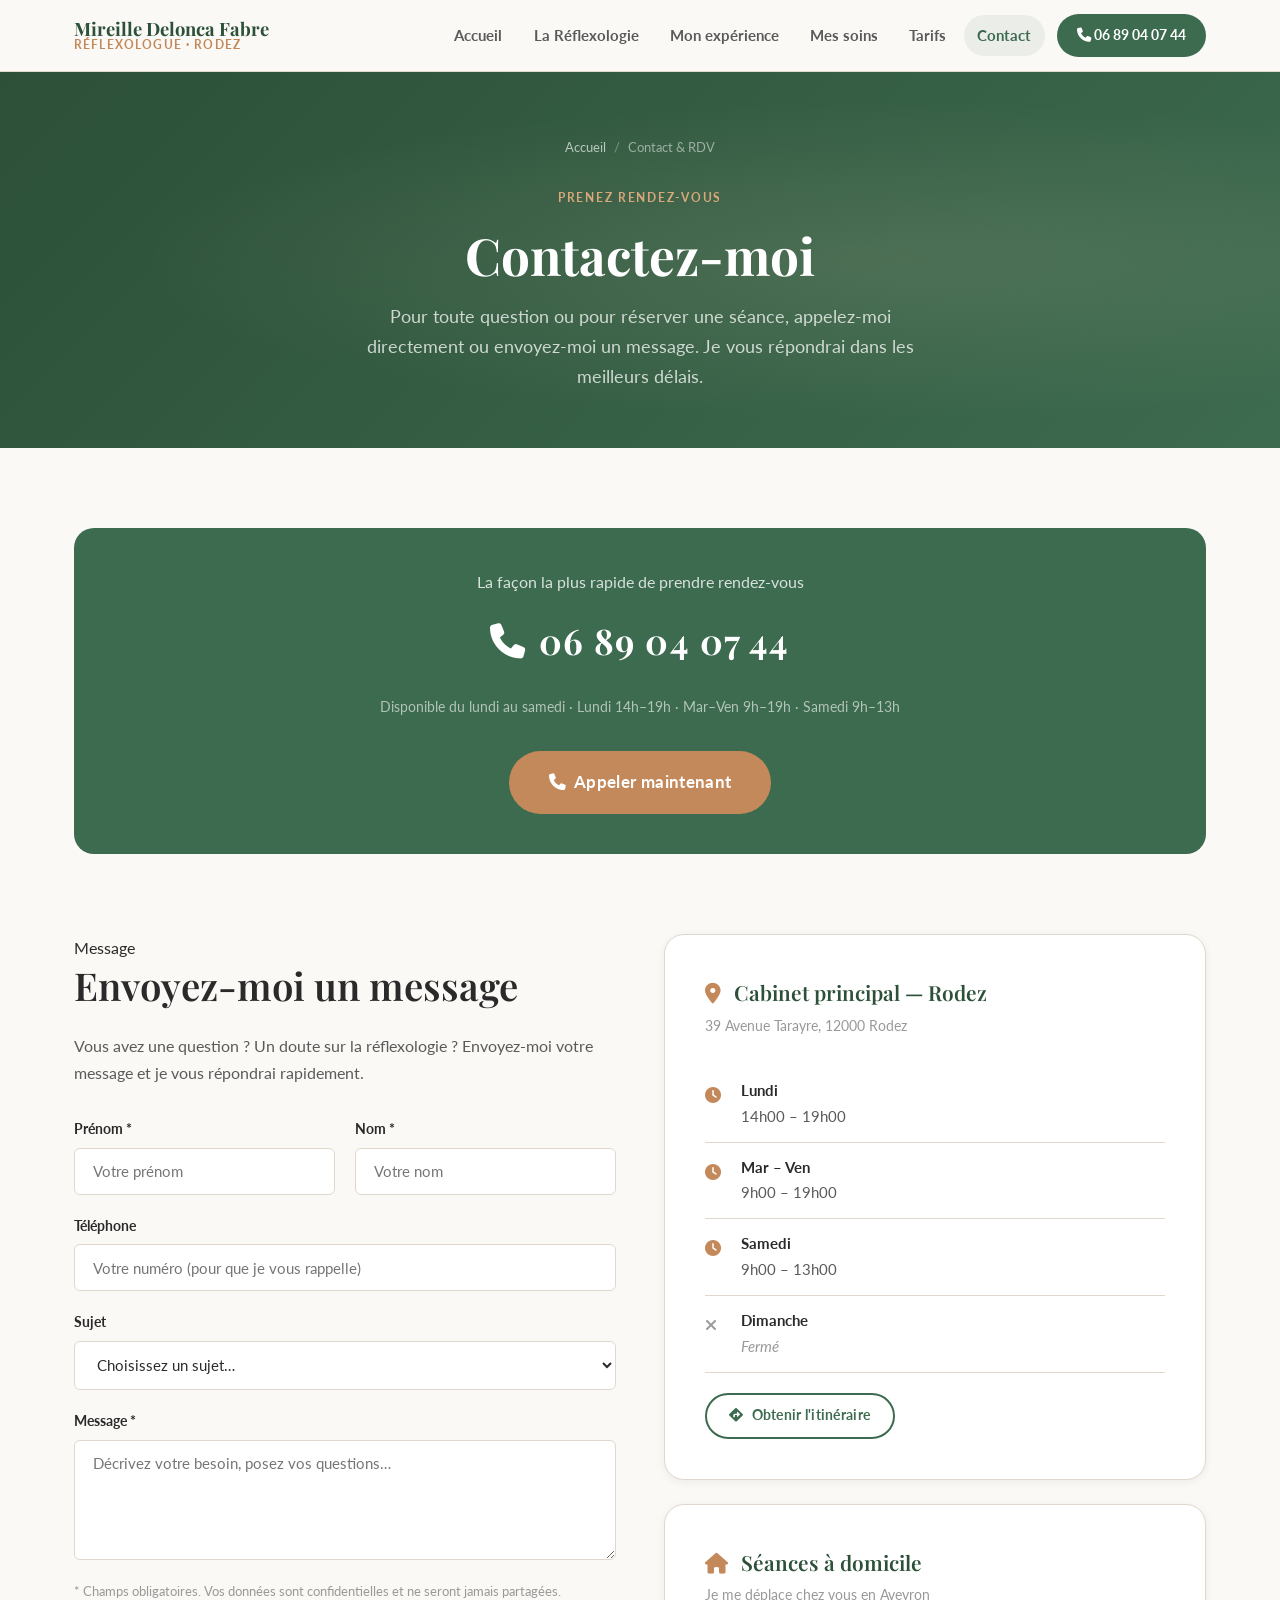
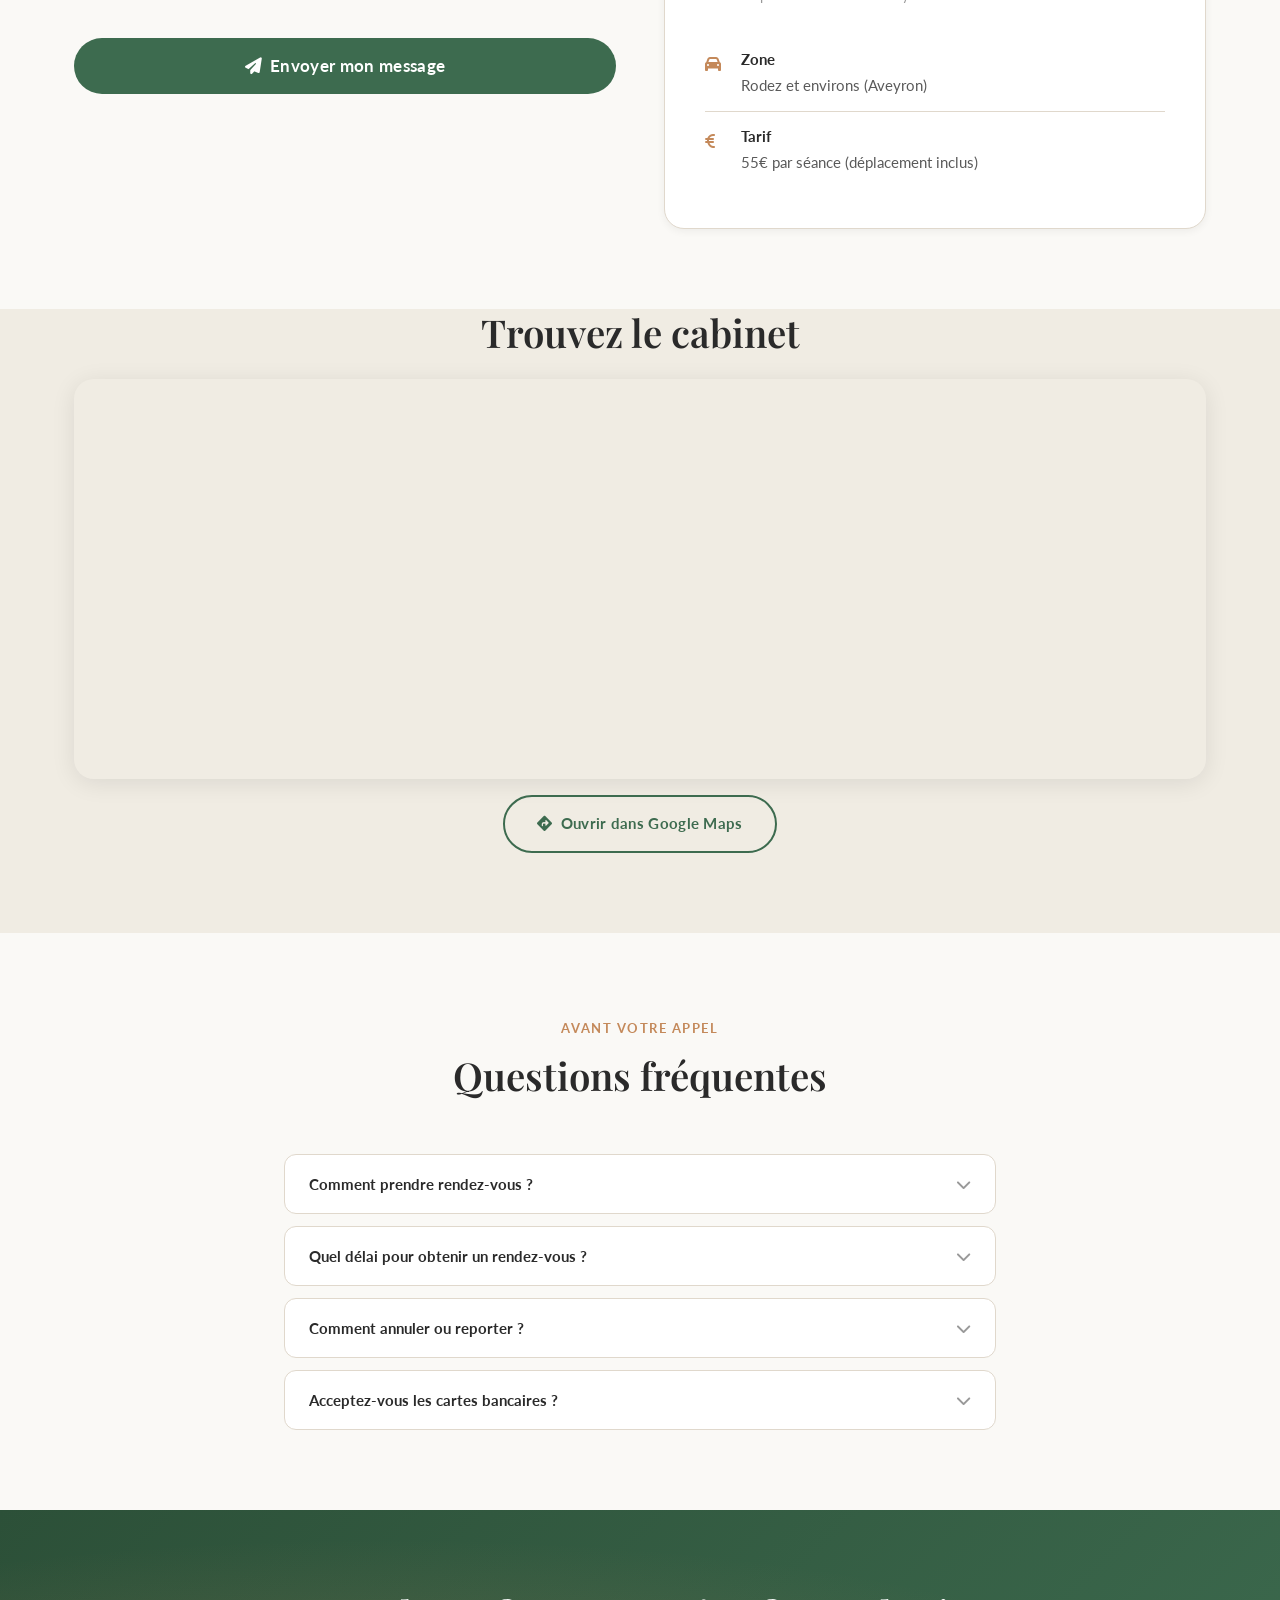
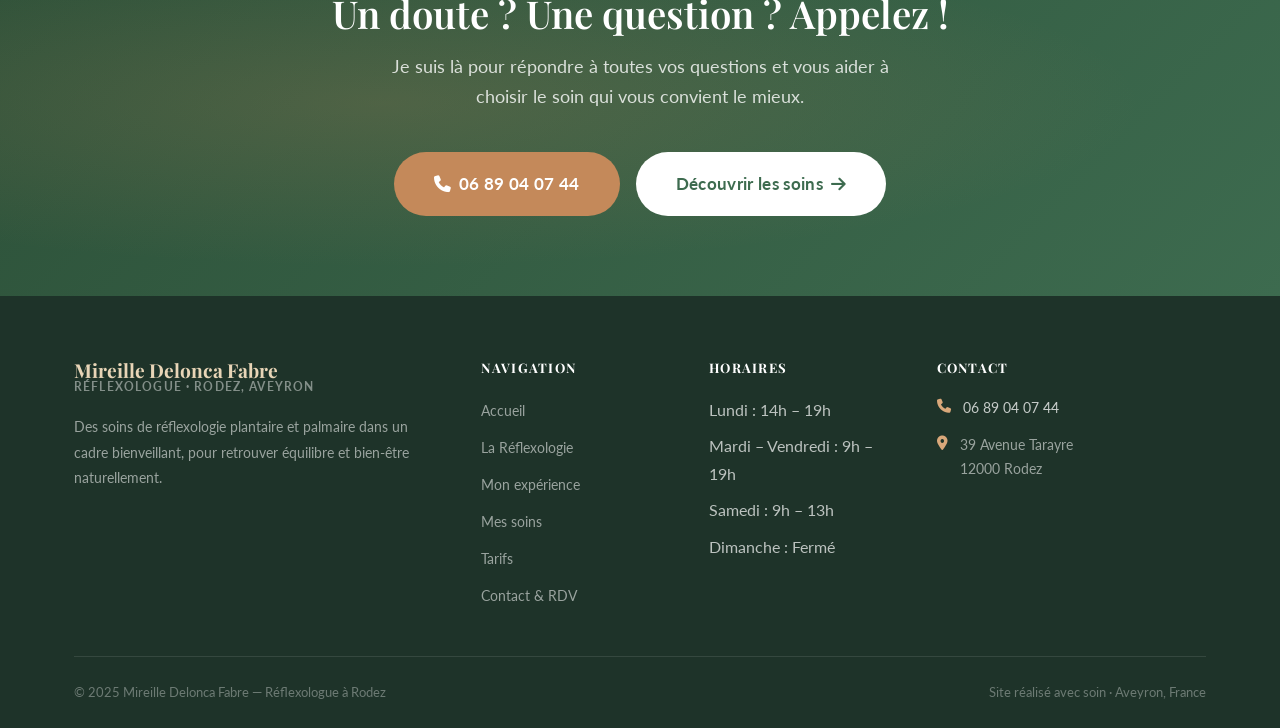
==== commit aa25d708: "changes" ====
--- a/contact.html
+++ b/contact.html
@@ -169,29 +169,6 @@
             </a>
           </div>
 
-          <!-- Cabinet secondaire -->
-          <div class="info-card" data-reveal data-delay="100" style="margin-bottom:1.5rem;">
-            <div class="info-card-title">
-              <i class="fa-solid fa-map-pin" style="color:var(--secondary);margin-right:.5rem;"></i>
-              Cabinet secondaire — Bezonnes
-            </div>
-            <div class="info-card-sub">Le 3e mercredi de chaque mois</div>
-            <div class="info-row">
-              <div class="info-row-icon"><i class="fa-solid fa-building"></i></div>
-              <div>
-                <div class="info-row-label">Lieu</div>
-                <div class="info-row-value">Cabinet d'Ostéopathie Jacques Pons<br>Place de l'Église<br>12340 Bezonnes</div>
-              </div>
-            </div>
-            <div class="info-row">
-              <div class="info-row-icon"><i class="fa-solid fa-calendar"></i></div>
-              <div>
-                <div class="info-row-label">Quand</div>
-                <div class="info-row-value">3e mercredi du mois<br><span style="font-size:.85rem;color:var(--text-muted);">Appelez pour les créneaux disponibles</span></div>
-              </div>
-            </div>
-          </div>
-
           <!-- Domicile -->
           <div class="info-card" data-reveal data-delay="200">
             <div class="info-card-title">
@@ -211,13 +188,6 @@
               <div>
                 <div class="info-row-label">Tarif</div>
                 <div class="info-row-value">55€ par séance (déplacement inclus)</div>
-              </div>
-            </div>
-            <div class="info-row">
-              <div class="info-row-icon"><i class="fa-solid fa-suitcase-medical"></i></div>
-              <div>
-                <div class="info-row-label">Équipement</div>
-                <div class="info-row-value">Table de soin, draps — tout le matériel est apporté</div>
               </div>
             </div>
           </div>
@@ -370,10 +340,6 @@
             <i class="fa-solid fa-location-dot"></i>
             <div>39 Avenue Tarayre<br>12000 Rodez</div>
           </div>
-          <div class="footer-contact-item">
-            <i class="fa-solid fa-map-pin"></i>
-            <div>Bezonnes : 3e mercredi du mois<br>Cabinet d'ostéopathie J. Pons</div>
-          </div>
         </div>
       </div>
       <div class="footer-bottom">
--- a/css/style.css
+++ b/css/style.css
@@ -268,7 +268,9 @@
    =============================== */
 .hero {
   min-height: calc(100vh - var(--header-h));
-  background: linear-gradient(135deg, #2c5038 0%, #3d6b4f 50%, #4a7c5c 100%);
+  background:
+    linear-gradient(135deg, rgba(44,80,56,.91) 0%, rgba(61,107,79,.86) 50%, rgba(74,124,92,.82) 100%),
+    url('../img/reflexo_slider071.jpg') center/cover no-repeat;
   display: flex;
   align-items: center;
   position: relative;
@@ -447,11 +449,8 @@
   width: 100%;
   aspect-ratio: 4/5;
   object-fit: cover;
-  background: linear-gradient(135deg, var(--accent) 0%, var(--bg-alt) 100%);
-  display: flex;
-  align-items: center;
-  justify-content: center;
-  font-size: 5rem;
+  display: block;
+  box-shadow: var(--shadow-lg);
 }
 .about-image-placeholder {
   width: 100%;
@@ -808,8 +807,22 @@
   justify-content: center;
   gap: 1rem;
   font-size: 4rem;
+  overflow: hidden;
 }
 .soin-visual-label { font-size: .85rem; font-weight: 700; color: var(--primary-dark); opacity: .7; }
+.soin-visual--img {
+  padding: 0;
+  background: none;
+}
+.soin-visual--img img {
+  width: 100%;
+  height: 100%;
+  object-fit: cover;
+  display: block;
+  border-radius: var(--radius-lg);
+  transition: transform .4s var(--ease);
+}
+.soin-visual--img:hover img { transform: scale(1.03); }
 .soin-content .pretitle {
   display: inline-block;
   font-size: .78rem;
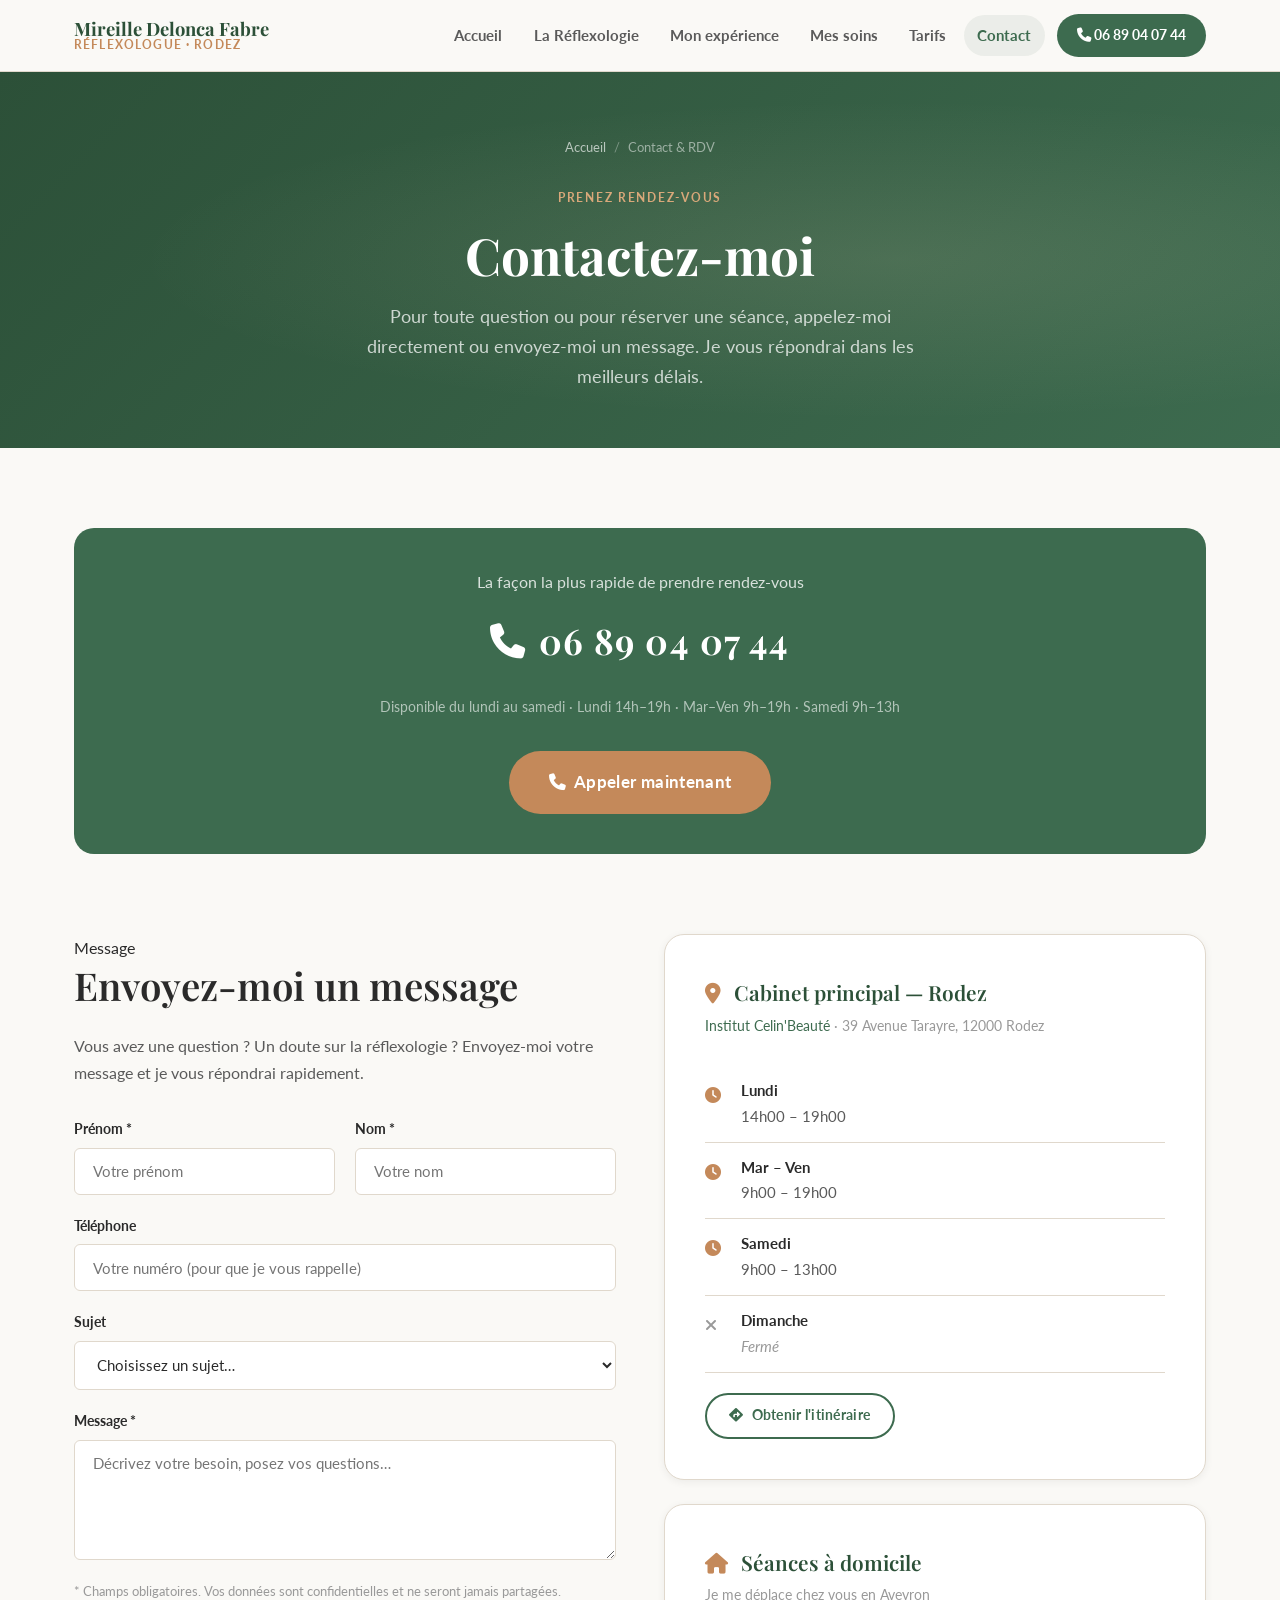
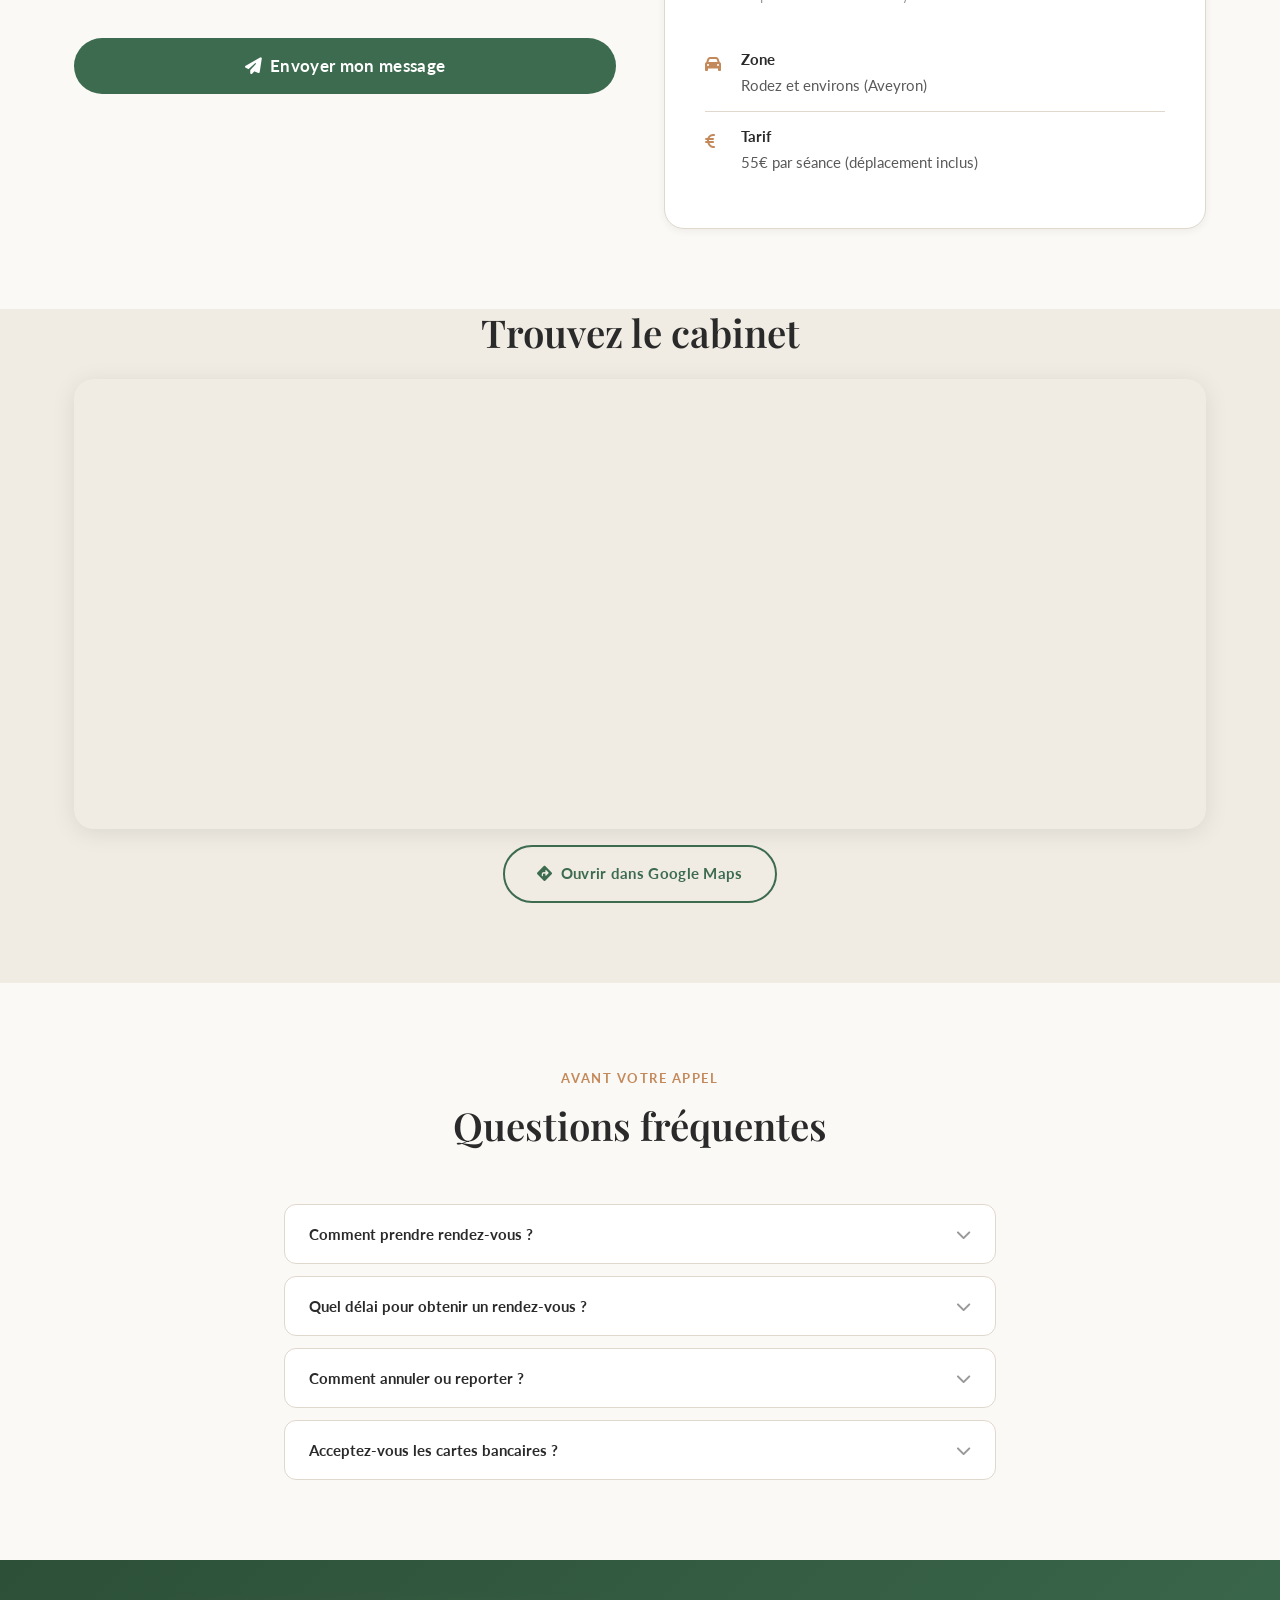
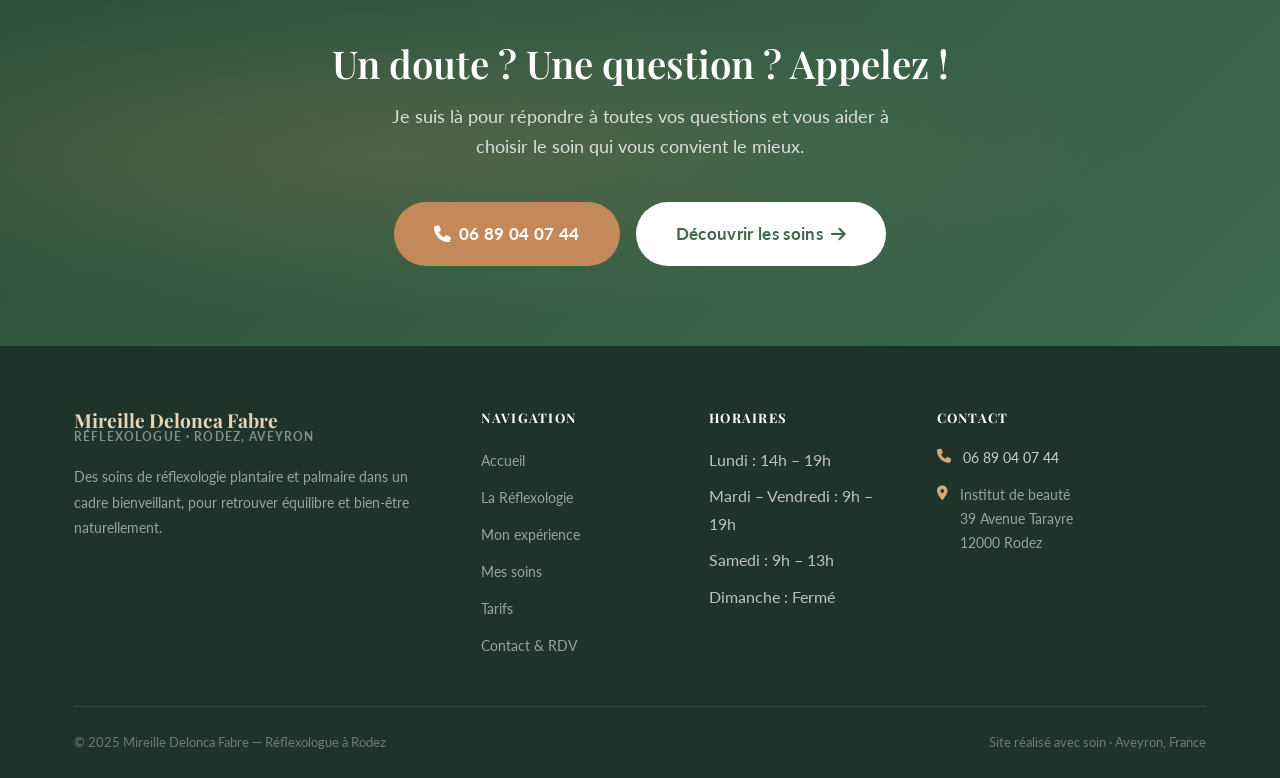
==== commit 69f69a7e: "fluent website" ====
--- a/contact.html
+++ b/contact.html
@@ -127,7 +127,7 @@
               <i class="fa-solid fa-location-dot" style="color:var(--secondary);margin-right:.5rem;"></i>
               Cabinet principal — Rodez
             </div>
-            <div class="info-card-sub">39 Avenue Tarayre, 12000 Rodez</div>
+            <div class="info-card-sub"><a href="https://maps.app.goo.gl/wu6BDwBKZbAuvpb38" target="_blank" rel="noopener noreferrer" style="color:var(--primary);">Institut Celin'Beauté</a> · 39 Avenue Tarayre, 12000 Rodez</div>
 
             <div class="info-row">
               <div class="info-row-icon"><i class="fa-solid fa-clock"></i></div>
@@ -204,18 +204,19 @@
       <div data-reveal>
         <div style="border-radius:var(--radius-lg);overflow:hidden;box-shadow:var(--shadow);">
           <iframe
-            src="https://www.openstreetmap.org/export/embed.html?bbox=2.5657%2C44.3468%2C2.5957%2C44.3668&layer=mapnik&marker=44.3568557%2C2.5807426"
+            src="https://maps.google.com/maps?q=39+Avenue+Tarayre,+12000+Rodez,+France&output=embed"
             width="100%"
-            height="400"
+            height="450"
             style="border:0;display:block;"
             allowfullscreen=""
             loading="lazy"
-            title="39 Avenue Tarayre, 12000 Rodez — Cabinet de réflexologie"
+            referrerpolicy="no-referrer-when-downgrade"
+            title="Institut Celin'Beauté — 39 Avenue Tarayre, 12000 Rodez"
           ></iframe>
         </div>
         <div style="text-align:center;margin-top:1rem;">
           <a
-            href="https://maps.google.com/?q=39+Avenue+Tarayre,+12000+Rodez"
+            href="https://maps.app.goo.gl/wu6BDwBKZbAuvpb38"
             target="_blank"
             rel="noopener noreferrer"
             class="btn btn-outline"
@@ -338,7 +339,7 @@
           </div>
           <div class="footer-contact-item">
             <i class="fa-solid fa-location-dot"></i>
-            <div>39 Avenue Tarayre<br>12000 Rodez</div>
+            <div>Institut de beauté<br>39 Avenue Tarayre<br>12000 Rodez</div>
           </div>
         </div>
       </div>
--- a/css/style.css
+++ b/css/style.css
@@ -294,18 +294,28 @@
   display: inline-flex;
   align-items: center;
   gap: .5rem;
-  font-size: .82rem;
+
+  /* Responsive */
+  font-size: clamp(0.95rem, 1.4vw, 1.25rem);
+  line-height: 1.2;
+
   font-weight: 700;
   letter-spacing: .12em;
   text-transform: uppercase;
   color: var(--secondary-light);
   margin-bottom: 1.5rem;
 }
+
 .hero-pretitle::before {
   content: '';
   display: inline-block;
-  width: 32px; height: 2px;
+
+  /* Trait proportionné + responsive */
+  width: clamp(28px, 3.2vw, 48px);
+  height: clamp(2px, 0.2vw, 3px);
+
   background: var(--secondary-light);
+  border-radius: 999px;
 }
 .hero h1 {
   color: var(--white);
